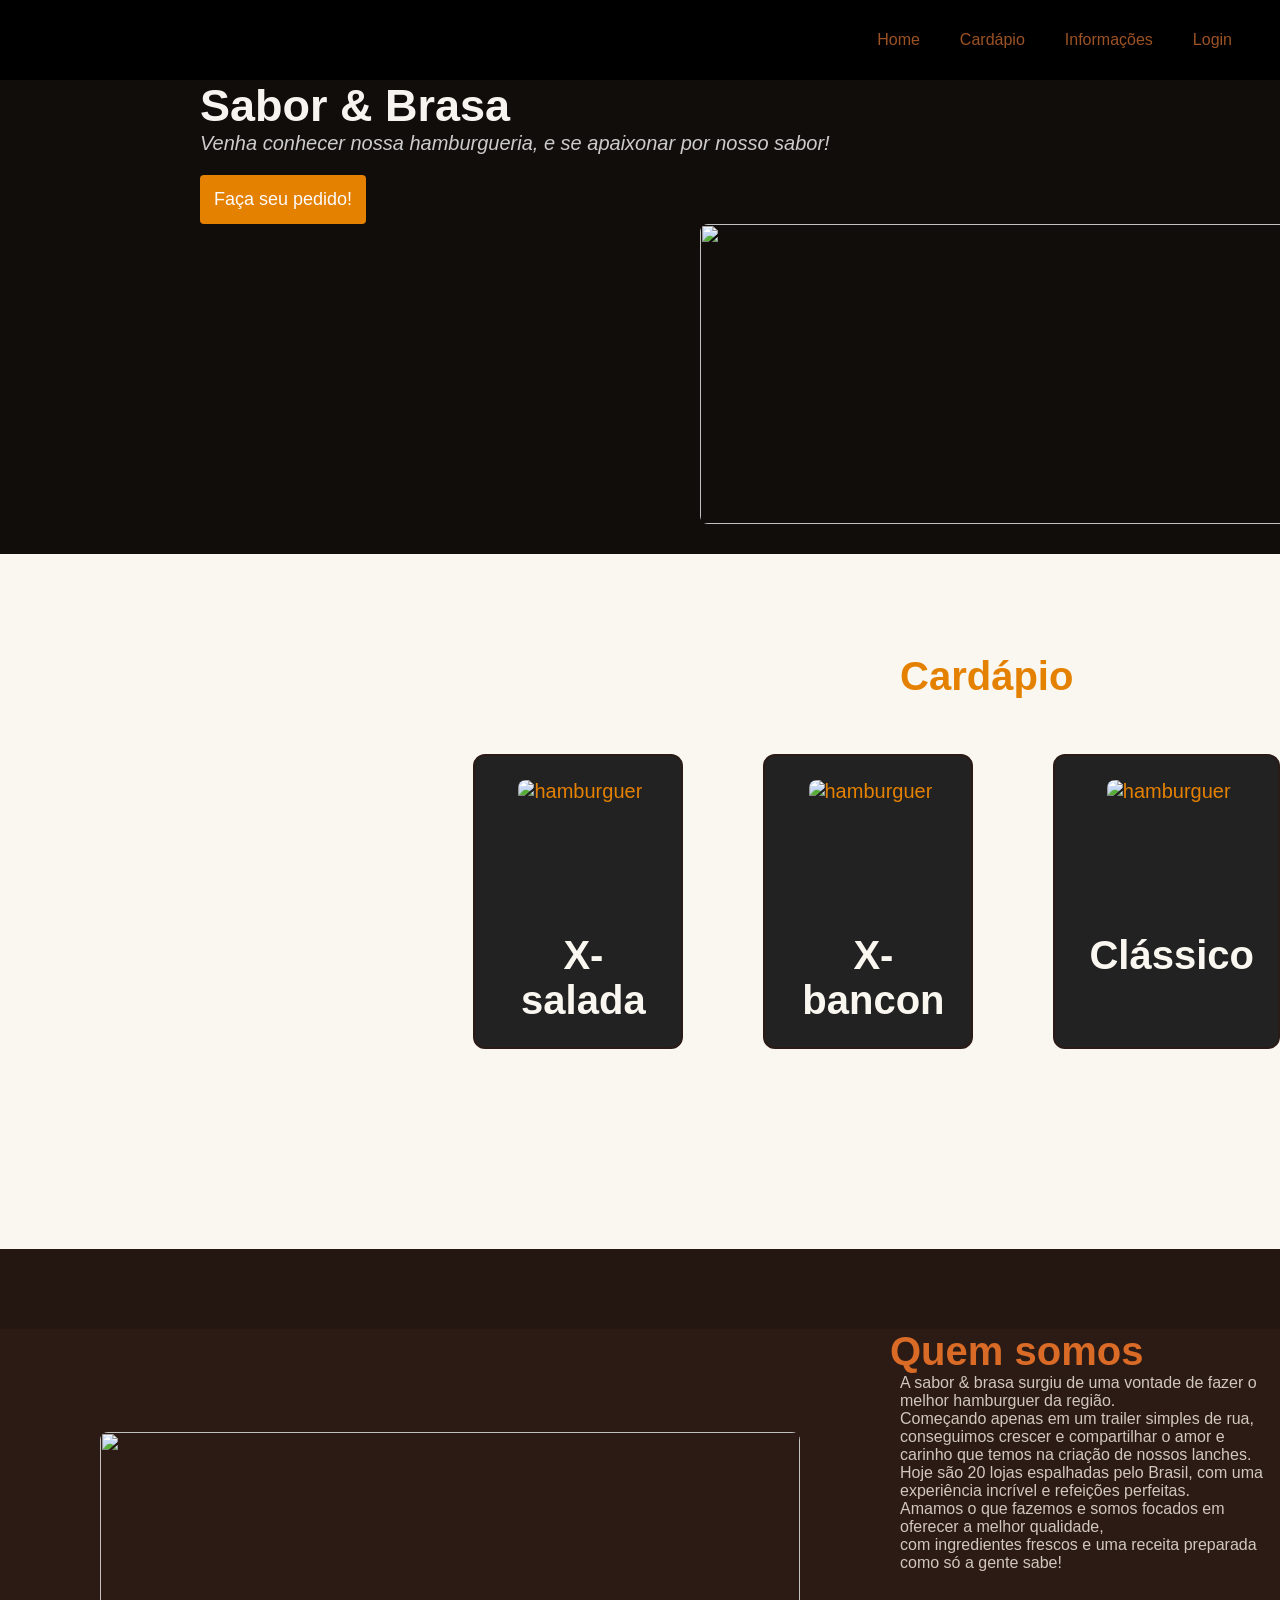
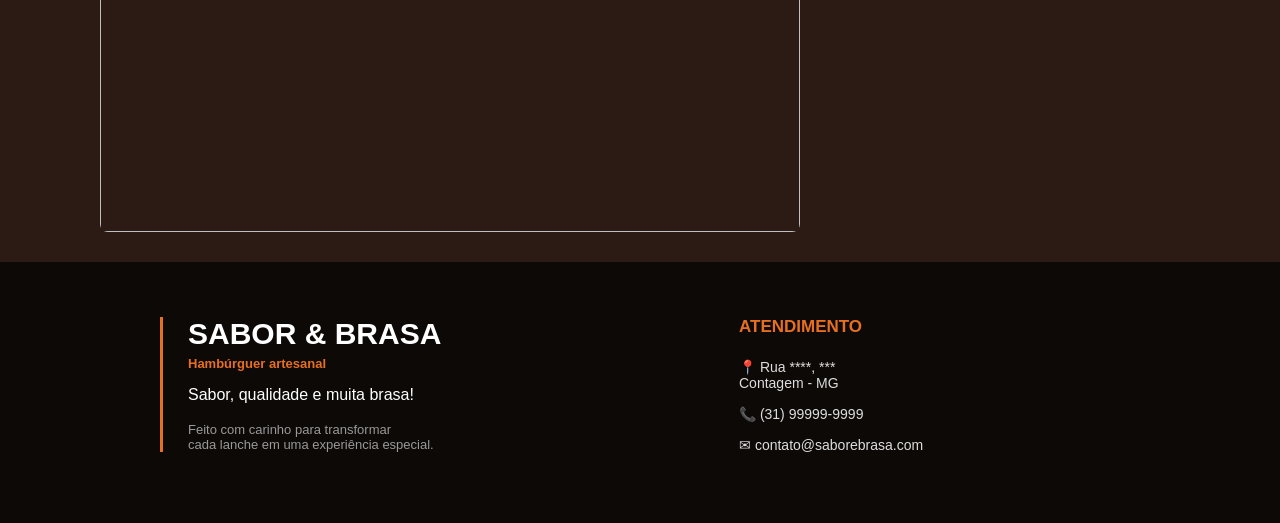
==== index.html @ 452a1245 "Add files via upload" ====
<!DOCTYPE html>
<html lang="pt-br">
<head>
    <meta charset="UTF-8">
    <meta name="viewport" content="width=device-width, initial-scale=1.0">
    <title>Hamburgueria Artesanal</title>
    <link rel="stylesheet" href="style.css">
    <!--inicio do menu-->
</head>
<body>
    <script src="script.js"></script>
    <header id="header">

        <nav class="nav">
           <img src="./img/logo.png" alt="" class="logo">
           
            <ul class="nav-list">
                <li>
                    <a href="#Home">Home</li></a>
                <a href="#Cardápio">Cardápio<li></li></a>
                <a href="#Informações">Informações<li></li></a>
                <a href="login.html">Login</li></a>
            </ul>

    </nav>

</header>

<!--fim do menu-->

<!--inicio da pagina inicial-->

<main class="titulo" id="Home">
     <section class="carrossel"></section>
  <h1>Sabor & Brasa</h1>
<i>Venha conhecer nossa hamburgueria,  e se apaixonar por nosso sabor!</i>
<div></div>

<button class="botao"><a href="pedidos.html">Faça seu pedido!</a> </button>
<div><img src="./img/a0789d3e-dda7-4ed3-86a5-7145363a7b65.png" alt="" ></div>
<main class="titulo" id="Home">

   


    </section>

</main>
    
</main>
    <!--fim da pagina inicial-->

    <!--Inicio do cardapio-->
<main>
    <section class="cardapio" id="Cardápio">
        
        <h2>Cardápio</h2>
        
         <article class="card" id="card-1">
            
            <img class="img" src="img/xsalada.png" alt="hamburguer">
            <h2>X-salada</h2>
        
        </article>
       
        
           
        <article class="card" id="article">
           
            <img class="img" src="./img/x-bacon.png" alt="hamburguer">
            <h2>X-bancon</h2>
             
        </article>

        <article class="card">
            <img class="img" src="./img/classico.png" alt="hamburguer">
            <h2>Clássico</h2>
        </article>
    </section>
</main>
<!--Fim do cardapio-->

<!--inicio da informações-->
<main>
    <section class="informações" id="Informações">
        <div>
            <h2>Quem  somos</h2>
            <p>A sabor & brasa surgiu de uma vontade de fazer o melhor hamburguer da região. <br>Começando apenas em um trailer simples de rua, 
                 <br>conseguimos crescer e compartilhar o amor e carinho que temos na criação de nossos 
                lanches. <br>Hoje são 20 lojas espalhadas pelo Brasil, com uma experiência incrível e refeições perfeitas.
                 <br>Amamos o que fazemos e somos focados em oferecer a melhor qualidade,<br>com ingredientes frescos e uma receita preparada como só a gente sabe!
            </p>
           <img class="img-2" src="./img/cd10aaee-e321-413d-9684-d0d0b673081e.png" alt="">
           
        </div>

    </section>
</main>
<!--Fim das Informações-->

<!--Inicio do radape-->
<footer class="rodape">

    <div class="rodape-conteudo">

        <div class="rodape-marca">
            <h2>SABOR & BRASA</h2>
            <p class="subtitulo">Hambúrguer artesanal</p>
            <p>Sabor, qualidade e muita brasa!</p>

            <small>
                Feito com carinho para transformar<br>
                cada lanche em uma experiência especial.
            </small>
        </div>

        <div class="rodape-atendimento">
            <h3>ATENDIMENTO</h3>

            <p>📍 Rua ****, ***<br>
        Contagem - MG</p>

            <p>📞 (31) 99999-9999</p>

            <p>✉ contato@saborebrasa.com</p>
        </div>

    </div>

</footer>
 <!--Fim do rodape-->

</body>
</html>
---- style.css ----
* {
    margin: 0;
    padding: 0;
    box-sizing: border-box;
    outline: 0;
}
html{
    scroll-behavior: smooth;
}
body {
    
   
    font-family: 'roboto',sans-serif;
      
}

    


h1 {
    color: #F7F4EF; 
    font-size: 45px;
}
/*inicio da lista*/

.nav {
    background-color:black;
    height: 80px;
    width: 100%;
    display: flex;
    justify-content: flex-end;
    top: 0;
    z-index: 9;
   line-break:normal;
}
.nav-list {
    display: flex;
    align-items: center;
    list-style: none;
    margin-right: 28px;
}
.nav-list a{
    text-decoration: none;
    color:#9c5224 ;
    padding: 20px;
    
}
.nav-list a:hover{
    color: #e95b03;
    
    
}
/*fim da lista*/

/*inicio da primeira pagina*/

.titulo i{
    color: #CCCCCC;
    margin-top: 100px;
    margin-bottom: 35px;
    font-size: 20px;
    margin-left: 200px;

}
 
img {
    
    border-radius: 8px;
    margin-left: 700px;
    height: 300px;
    width: 700px;
    margin-bottom: 30px;
}
 .titulo h1{
   
    margin-left: 200px;
    
 }

.titulo{
    
    background-color: #110D0B;
    
    
}
.botao{
    cursor: pointer;
    background-color: #E58100;
    border: 0;
    padding: 14px;
    border-radius: 4px;
    font-size: 18px;
    text-align: center;
    justify-content: center;
   margin-left: 200px;
   margin-top: 20px;



}
.botao11 {
    display: block;
    width: 120px;
    margin: 10px auto;
    padding: 10px;
    background-color: #E87521;
    color: white;
    border: none;
    border-radius: 5px;
    cursor: pointer;
    text-align: center;
    font-size: 16px;
    box-sizing: border-box;
}
#botao22 {
    margin-top: px;

}
#quantidade {
    margin-top: 25px;
}
.botao:hover {
    background-color: #c85c12;
}
a{
    text-decoration: none;
    color: #fcfbfb;
}

.logo{
    margin-right: 1400px;
    width: 80px;
    height: 80px;
}

/*fim da primeira pagina*/


/*inicio do cardapio*/

.cardapio{
    display: flex;
    color: #E58100;
    font-size: 20px;
    background-color: #FAF6F0;
    text-align: center;
    gap: 100px;
   
}
.cardapio h2{
margin-left: 900px;
font-size: 40px;
margin-top: 100px;
}

.cardapio i{
    color: #afadad;
    font-size: 20px;
    
    


    /*Inicio do card*/
}
.card{
    width: 300px;
    padding: 24px;
    border: 2px solid #2B1B17;
    border-radius: 12px;
    background-color: #222222;
    margin-top: 200px;
    margin-bottom: 200px;
    margin-left: -20px;
    
   
}
.img{
    height: 200px;
    width: 250px;
    margin-left: 4px;

}
.card h2{
    color: #FAF6F0;
    margin-left: 10px;
}

#card-1{
    
    margin-left: -700px;
    
}
/*fim do cardapio*/


    /*inicio das informações*/

.informações{
    background-color: #2B1B14;
    
}
.informações h2 {
    color: #D96B27;
    margin-left: 890px;
    margin-top: 80px;
    font-size: 40px;

}
.img-2{
    margin-left: 100px;
    height: 400px;
    margin-top: -50px;
}
.informações p{
    color: #D1C7BD;
    margin-left: 900px;
    margin-bottom: -90px;
   
    
}
/*fim das informações*/

/*começo rodape*/

.rodape {
    width: 100%;
    background: #0d0907;
    color: #ffffff;
    padding: 55px 0;
    box-sizing: border-box;
}

.rodape-conteudo {
    width: 75%;
    max-width: 1100px;
    margin: 0 auto;

    display: flex;
    justify-content: space-between;
    align-items: flex-start;

    gap: 150px;
}




.rodape-marca {
    border-left: 3px solid #e76f20;
    padding-left: 25px;
    flex: 1;
}

.rodape-marca h2 {
    margin: 0 0 5px;

    font-size: 30px;
    font-weight: bold;
    
}

.rodape-marca h2 span {
    color: #e76f20;
}

.rodape-marca .subtitulo {
    margin: 0 0 15px;

    color: #e76f20;

    font-size: 13px;
    
    font-weight: bold;
}

.rodape-marca p {
    margin: 8px 0;

    font-size: 16px;
}

.rodape-marca small {
    display: block;

    margin-top: 18px;

    color: #999;

    font-size: 13px;
    
}




.rodape-atendimento {
    flex: 1;
    padding-left: 20px;
}

.rodape-atendimento h3 {
    margin: 0 0 22px;

    color: #e76f20;

    font-size: 17px;
    
}

.rodape-atendimento p {
    margin: 0 0 15px;

    color: #ddd;

    font-size: 14px;
    
}

/*fim rodape*/

/*login*/
body {
    background-color: #241711;
    font-family: Arial, sans-serif;
}

.caixa-login {
    width: 320px;
    margin: 100px auto;
    padding: 30px;
    background-color: #f5f5f5;
    border-radius: 8px;
}

.h11{
    text-align: center;
    color: #e76f20;
}

.caixa-login p {
    text-align: center;
    color: #555;
}

label {
    display: block;
    margin-top: 15px;
}

input {
    width: 100%;
    padding: 10px;
    margin-top: 5px;
    box-sizing: border-box;
    border: 1px solid #ccc;
    border-radius: 4px;
}

.Entrar{
    width: 100%;
    padding: 11px;
    margin-top: 20px;

    background-color: #e76f20;
    color: white;

    border: none;
    border-radius: 4px;

    cursor: pointer;
}

.Entrar:hover {
    background-color: #c95710;
}

.conta {
    margin-top: 20px;
    font-size: 13px;
}

.aa {
    color: #e76f20;
    text-decoration: none;
}

.voltar {
    display: block;
    text-align: center;
    margin-top: 15px;
    color: #E58100;
}
/*fim login*/

/*cadastro*/
body {
    background-color: #241711;
    font-family: Arial, sans-serif;
}

.caixa-login {
    width: 320px;
    margin: 60px auto;
    padding: 30px;
    background-color: #f5f5f5;
    border-radius: 8px;
}

.texto-2 {
    text-align: center;
    color: #e76f20;
}

.caixa-login p {
    text-align: center;
    color: #555;
}

label {
    display: block;
    margin-top: 15px;
}

input {
    width: 100%;
    padding: 10px;
    margin-top: 5px;
    box-sizing: border-box;
    border: 1px solid #ccc;
    border-radius: 4px;
}

.butao-2{
    width: 100%;
    padding: 11px;
    margin-top: 20px;

    background-color: #e76f20;
    color: white;

    border: none;
    border-radius: 4px;

    cursor: pointer;
}

.butao-2:hover {
    background-color: #c95710;
}

.conta {
    margin-top: 20px;
    font-size: 13px;
}

.voltar{
    color: #e76f20;
    text-decoration: none;
}

.voltar {
    display: block;
    text-align: center;
    margin-top: 15px;
}
/*Fim do cadastro*/

/*inicio pedidos*/
.pedidos {
    background-color: #241711;
    padding: 50px 30px;
    text-align: center;
    color: white;
}

.pedidos h2 {
    color: #e76f20;
    font-size: 32px;
}

.pedidos p {
    font-size: 16px;
}

.cards-3 {
    display: flex;
    justify-content: center;
    gap: 25px;
    flex-wrap: wrap;
    margin-top: 30px;
}

.card-3 {
    background-color: #f5f5f5;
    color: #241711;
    width: 250px;
    padding: 15px;
    border-radius: 10px;
    text-align: center;
    box-sizing: border-box;
    
}

.card-3 img {
    width: 100%;
    margin-left: 0px;
    height: 200px;
    
}

.card-3 h3 {
    color: #e76f20;
    font-size: 22px;
    margin-bottom: 10px;
}

.card-3 h4 {
    font-size: 20px;
    margin: 15px 0;
}

.card-3 a {
    
    background-color: #e76f20;
    color: white;
    padding: 10px;
    text-decoration: none;
    border-radius: 5px;
}

.card-3 a:hover {
    background-color: #c95512;
}

/*Fim dos pedidos*/

/*responsividade*/

* {
    box-sizing: border-box;
}

html {
    scroll-behavior: smooth;
    overflow-x: hidden;
}

body {
    width: 100%;
    max-width: 100%;
    margin: 0;
    overflow-x: hidden;
}

img {
    max-width: 100%;
}



@media screen and (max-width: 1024px) {

   

    .nav {
        width: 100%;
        height: auto;
        min-height: 80px;
        justify-content: space-between;
        align-items: center;
    }

    .logo {
        width: 75px;
        height: 75px;
        margin: 0 20px;
    }

    .nav-list {
        margin-right: 15px;
        flex-wrap: wrap;
        justify-content: center;
    }

    .nav-list a {
        padding: 12px;
    }

    

    .titulo {
        width: 100%;
        padding: 40px 20px;
        text-align: center;
    }

    .titulo h1 {
        margin: 0;
        font-size: 38px;
    }

    .titulo i {
        display: block;
        margin: 20px 0;
    }

    .titulo img {
        display: block;
        width: 90%;
        max-width: 650px;
        height: auto;
        margin: 25px auto;
    }

    .botao {
        margin: 15px auto;
    }

   

    .cardapio {
        width: 100%;
        display: flex;
        flex-wrap: wrap;
        justify-content: center;
        gap: 25px;
        padding: 30px 15px;
    }

    .cardapio > h2 {
        width: 100%;
        margin: 30px 0;
        text-align: center;
    }

    .card {
        width: 280px;
        max-width: 100%;
        margin: 15px 0;
    }

    #card-1 {
        margin-left: 0;
    }

    .img {
        width: 100%;
        height: 200px;
        margin: 0 auto;
        object-fit: cover;
    }

    

    .informações {
        width: 100%;
        padding: 30px 20px;
    }

    .informações h2 {
        margin: 30px 0;
        text-align: center;
    }

    .informações p {
        max-width: 600px;
        margin: 20px auto;
        text-align: center;
        line-height: 1.7;
    }

    .img-2 {
        display: block;
        width: 80%;
        max-width: 450px;
        height: auto;
        margin: 30px auto;
    }

    

    .rodape-conteudo {
        width: 90%;
        gap: 40px;
    }

    

    .cards-3 {
        max-width: 800px;
        margin: 30px auto;
        gap: 20px;
    }

    .card-3 {
        width: 230px;
    }

}



@media screen and (max-width: 768px) {

   

    .nav {
        flex-direction: column;
        justify-content: center;
        align-items: center;
        padding: 10px;
        gap: 10px;
    }

    .logo {
        width: 65px;
        height: 65px;
        margin: 0 auto;
    }

    .nav-list {
        width: 100%;
        display: flex;
        flex-wrap: wrap;
        justify-content: center;
        align-items: center;
        gap: 5px;
        margin: 0;
        padding: 0;
    }

    .nav-list li {
        list-style: none;
    }

    .nav-list a {
        display: block;
        padding: 10px;
        font-size: 14px;
    }

   

    .titulo {
        width: 100%;
        min-height: 400px;
        height: auto;
        padding: 45px 15px;
        text-align: center;
    }

    .titulo h1 {
        font-size: 30px;
        margin: 0;
    }

    .titulo i {
        font-size: 16px;
        margin: 20px 0;
    }

    .titulo img {
        width: 100%;
        max-width: 450px;
        height: auto;
        margin: 20px auto;
    }

    .botao {
        display: inline-block;
        margin: 15px auto;
        padding: 12px;
        font-size: 16px;
    }

   

    .cardapio {
        width: 100%;
        display: flex;
        flex-direction: column;
        align-items: center;
        gap: 20px;
        padding: 30px 15px;
    }

    .cardapio > h2 {
        width: 100%;
        font-size: 28px;
        margin: 15px 0;
        text-align: center;
    }

    .card {
        width: 90%;
        max-width: 350px;
        margin: 10px auto;
        padding: 20px;
    }

    #card-1 {
        margin-left: auto;
    }

    .card .img {
        display: block;
        width: 100%;
        height: 200px;
        margin: 0 auto;
        object-fit: cover;
    }

    .card h2 {
        margin: 15px 0;
        text-align: center;
    }

    

    .informações {
        width: 100%;
        padding: 30px 15px;
        text-align: center;
    }

    .informações h2 {
        font-size: 28px;
        margin: 20px 0;
    }

    .informações p {
        width: 100%;
        margin: 15px auto;
        font-size: 15px;
        line-height: 1.7;
        text-align: center;
    }

    .img-2 {
        display: block;
        width: 100%;
        max-width: 400px;
        height: auto;
        margin: 25px auto;
    }

    

    .pedidos {
        width: 100%;
        padding: 35px 15px;
    }

    .pedidos h2 {
        font-size: 27px;
    }

    .cards-3 {
        width: 100%;
        display: flex;
        flex-direction: column;
        align-items: center;
        gap: 25px;
        margin: 30px auto;
    }

    .card-3 {
        width: 90%;
        max-width: 350px;
        min-height: 420px;
        margin: 0 auto;
        padding: 15px;
    }

    .card-3 img {
        width: 100%;
        height: 200px;
        margin: 0 auto 15px;
        object-fit: cover;
    }

    .card-3 form {
        width: 100%;
        display: flex;
        flex-direction: column;
        align-items: center;
        margin-top: auto;
    }

    .card-3 input[type="number"] {
        width: 100%;
        max-width: 250px;
    }

    .botao11 {
        width: 100%;
        max-width: 180px;
        margin: 10px auto;
    }

    

    .rodape {
        width: 100%;
        padding: 35px 15px;
    }

    .rodape-conteudo {
        width: 100%;
        display: flex;
        flex-direction: column;
        align-items: center;
        text-align: center;
        gap: 35px;
    }

    .rodape-marca {
        width: 100%;
        padding: 0 10px;
        text-align: center;
        border-left: none;
    }

    .rodape-atendimento {
        width: 100%;
        padding: 0;
        text-align: center;
    }

    

    .caixa-login {
        width: 90%;
        max-width: 400px;
        margin: 40px auto;
        padding: 25px;
    }

}



@media screen and (max-width: 480px) {

   

    .nav-list {
        gap: 0;
    }

    .nav-list a {
        font-size: 13px;
        padding: 8px;
    }

   

    .titulo {
        padding: 35px 10px;
    }

    .titulo h1 {
        font-size: 25px;
    }

    .titulo i {
        font-size: 14px;
    }

    

    .cardapio > h2 {
        font-size: 25px;
    }

    .card {
        width: 95%;
    }

    

    .pedidos {
        padding: 30px 10px;
    }

    .pedidos h2 {
        font-size: 23px;
    }

    .pedidos p {
        font-size: 14px;
    }

    .card-3 {
        width: 95%;
        min-height: 400px;
    }

    .card-3 img {
        height: 180px;
    }

    .botao11 {
        font-size: 14px;
        padding: 10px;
    }

   

    .informações h2 {
        font-size: 24px;
    }

    .informações p {
        font-size: 14px;
    }

    

    .rodape-marca h2 {
        font-size: 24px;
    }

    .rodape-atendimento h3 {
        font-size: 16px;
    }

    

    .caixa-login {
        width: 92%;
        padding: 20px 15px;
    }



}
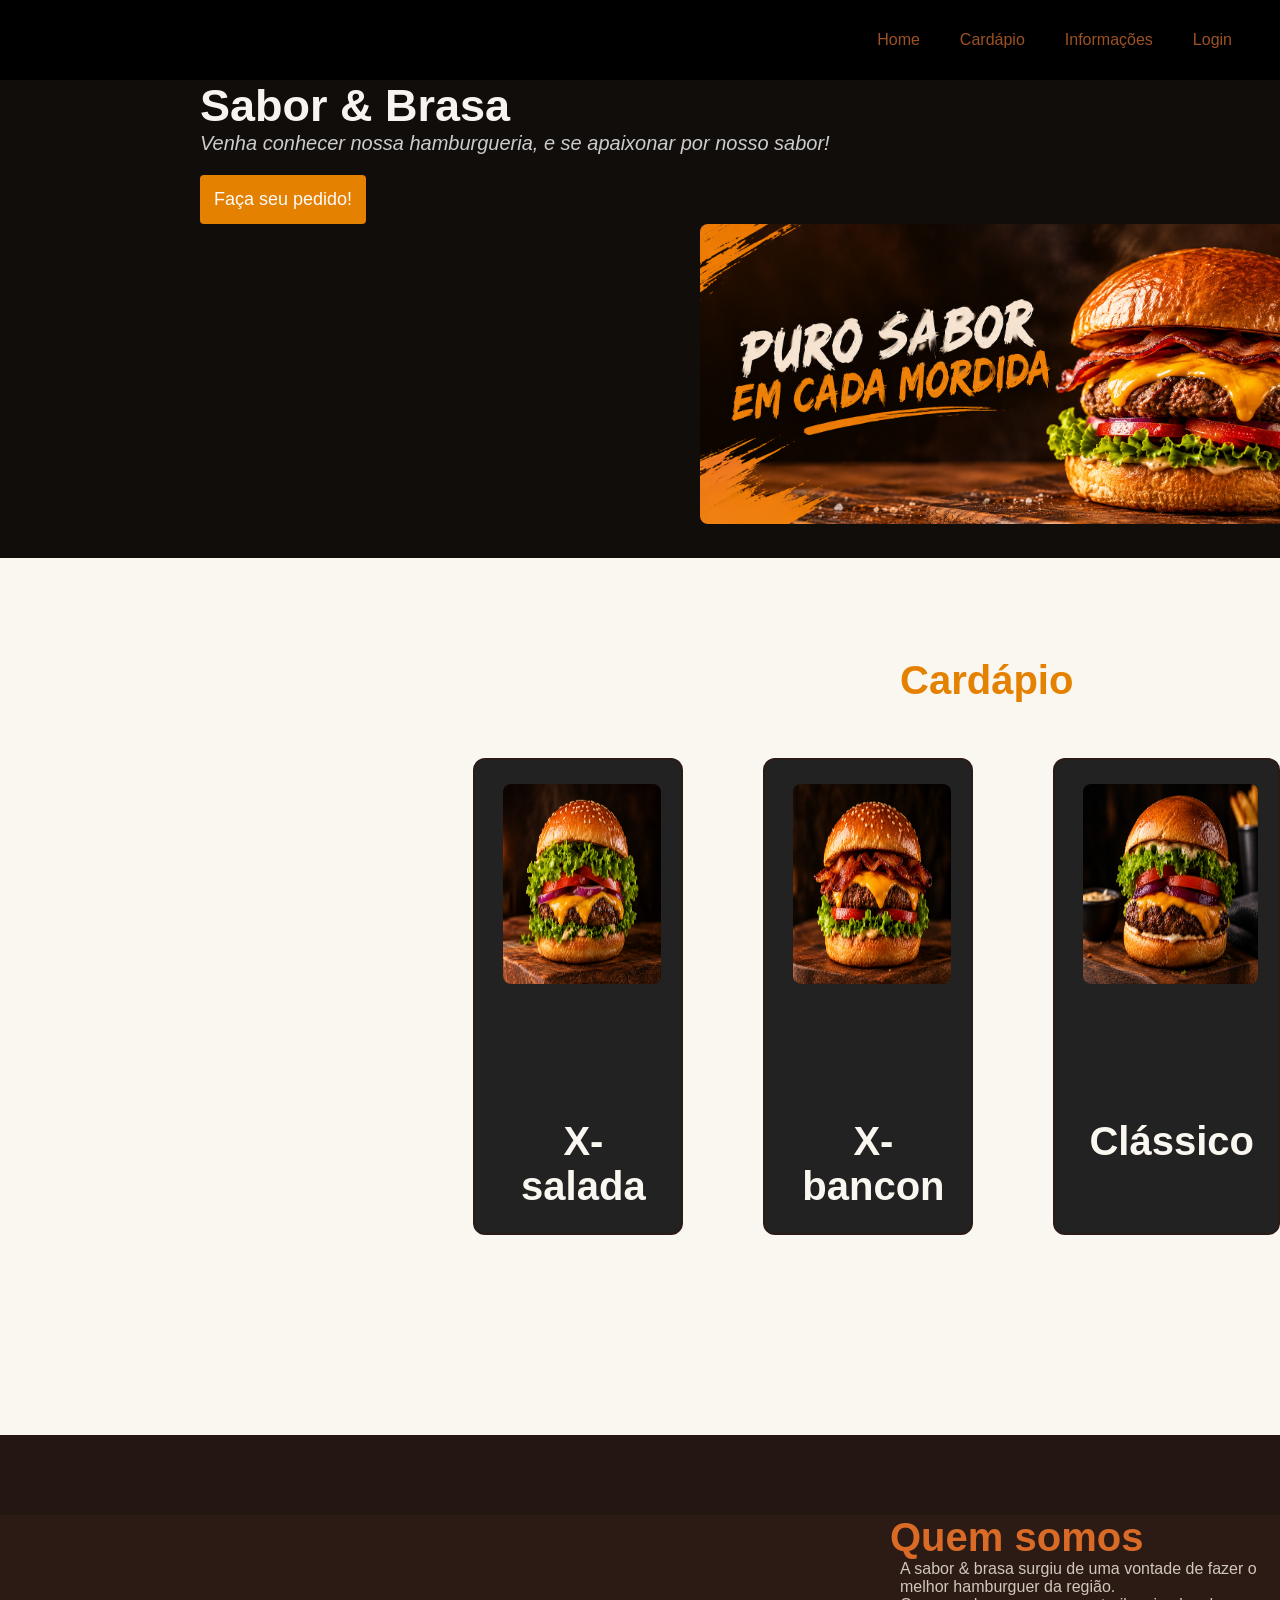
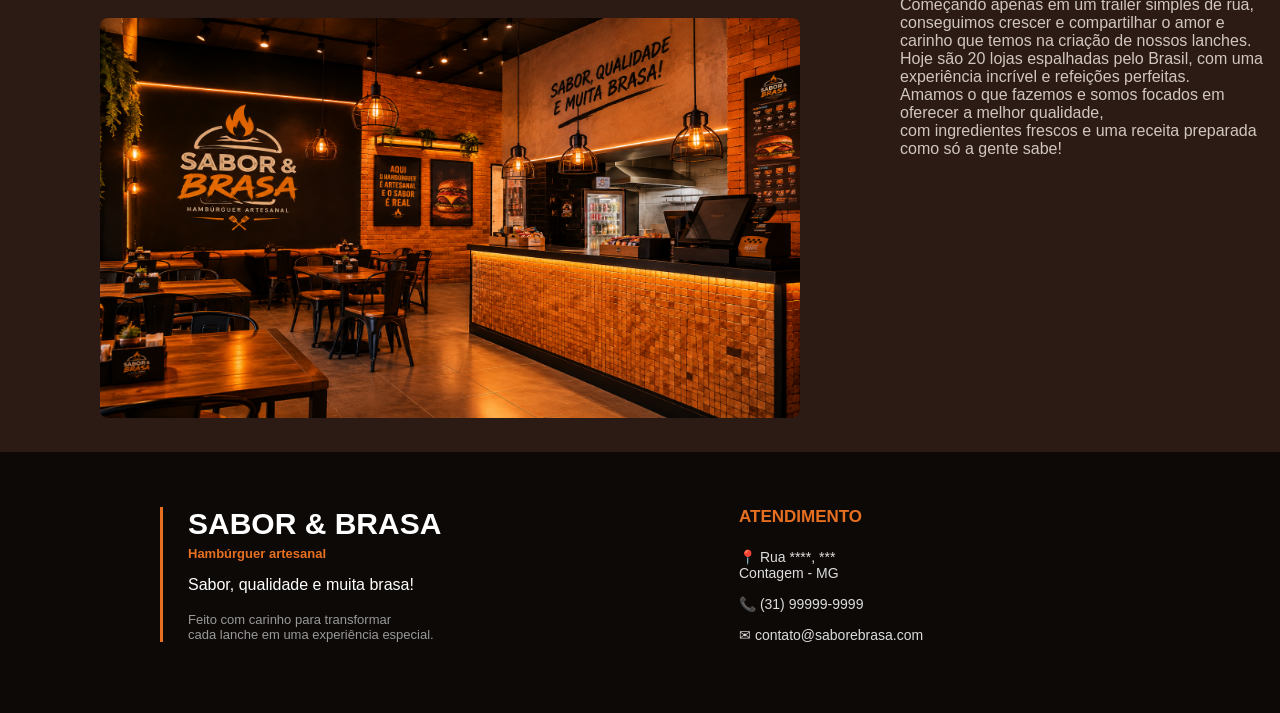
==== commit 890962a8: "arquivos atualizados" ====
--- a/index.html
+++ b/index.html
@@ -1,134 +1,134 @@
-<!DOCTYPE html>
-<html lang="pt-br">
-<head>
-    <meta charset="UTF-8">
-    <meta name="viewport" content="width=device-width, initial-scale=1.0">
-    <title>Hamburgueria Artesanal</title>
-    <link rel="stylesheet" href="style.css">
-    <!--inicio do menu-->
-</head>
-<body>
-    <script src="script.js"></script>
-    <header id="header">
-
-        <nav class="nav">
-           <img src="./img/logo.png" alt="" class="logo">
-           
-            <ul class="nav-list">
-                <li>
-                    <a href="#Home">Home</li></a>
-                <a href="#Cardápio">Cardápio<li></li></a>
-                <a href="#Informações">Informações<li></li></a>
-                <a href="login.html">Login</li></a>
-            </ul>
-
-    </nav>
-
-</header>
-
-<!--fim do menu-->
-
-<!--inicio da pagina inicial-->
-
-<main class="titulo" id="Home">
-     <section class="carrossel"></section>
-  <h1>Sabor & Brasa</h1>
-<i>Venha conhecer nossa hamburgueria,  e se apaixonar por nosso sabor!</i>
-<div></div>
-
-<button class="botao"><a href="pedidos.html">Faça seu pedido!</a> </button>
-<div><img src="./img/a0789d3e-dda7-4ed3-86a5-7145363a7b65.png" alt="" ></div>
-<main class="titulo" id="Home">
-
-   
-
-
-    </section>
-
-</main>
-    
-</main>
-    <!--fim da pagina inicial-->
-
-    <!--Inicio do cardapio-->
-<main>
-    <section class="cardapio" id="Cardápio">
-        
-        <h2>Cardápio</h2>
-        
-         <article class="card" id="card-1">
-            
-            <img class="img" src="img/xsalada.png" alt="hamburguer">
-            <h2>X-salada</h2>
-        
-        </article>
-       
-        
-           
-        <article class="card" id="article">
-           
-            <img class="img" src="./img/x-bacon.png" alt="hamburguer">
-            <h2>X-bancon</h2>
-             
-        </article>
-
-        <article class="card">
-            <img class="img" src="./img/classico.png" alt="hamburguer">
-            <h2>Clássico</h2>
-        </article>
-    </section>
-</main>
-<!--Fim do cardapio-->
-
-<!--inicio da informações-->
-<main>
-    <section class="informações" id="Informações">
-        <div>
-            <h2>Quem  somos</h2>
-            <p>A sabor & brasa surgiu de uma vontade de fazer o melhor hamburguer da região. <br>Começando apenas em um trailer simples de rua, 
-                 <br>conseguimos crescer e compartilhar o amor e carinho que temos na criação de nossos 
-                lanches. <br>Hoje são 20 lojas espalhadas pelo Brasil, com uma experiência incrível e refeições perfeitas.
-                 <br>Amamos o que fazemos e somos focados em oferecer a melhor qualidade,<br>com ingredientes frescos e uma receita preparada como só a gente sabe!
-            </p>
-           <img class="img-2" src="./img/cd10aaee-e321-413d-9684-d0d0b673081e.png" alt="">
-           
-        </div>
-
-    </section>
-</main>
-<!--Fim das Informações-->
-
-<!--Inicio do radape-->
-<footer class="rodape">
-
-    <div class="rodape-conteudo">
-
-        <div class="rodape-marca">
-            <h2>SABOR & BRASA</h2>
-            <p class="subtitulo">Hambúrguer artesanal</p>
-            <p>Sabor, qualidade e muita brasa!</p>
-
-            <small>
-                Feito com carinho para transformar<br>
-                cada lanche em uma experiência especial.
-            </small>
-        </div>
-
-        <div class="rodape-atendimento">
-            <h3>ATENDIMENTO</h3>
-
-            <p>📍 Rua ****, ***<br>
-        Contagem - MG</p>
-
-            <p>📞 (31) 99999-9999</p>
-
-            <p>✉ contato@saborebrasa.com</p>
-        </div>
-
-    </div>
-
-</footer>
- <!--Fim do rodape-->
-
-</body>
+<!DOCTYPE html>
+<html lang="pt-br">
+<head>
+    <meta charset="UTF-8">
+    <meta name="viewport" content="width=device-width, initial-scale=1.0">
+    <title>Hamburgueria Artesanal</title>
+    <link rel="stylesheet" href="style.css">
+    <!--inicio do menu-->
+</head>
+<body>
+    <script src="script.js"></script>
+    <header id="header">
+
+        <nav class="nav">
+           <img src="./img/logo.png" alt="" class="logo">
+           
+            <ul class="nav-list">
+                <li>
+                    <a href="#Home">Home</li></a>
+                <a href="#Cardápio">Cardápio<li></li></a>
+                <a href="#Informações">Informações<li></li></a>
+                <a href="login.html">Login</li></a>
+            </ul>
+
+    </nav>
+
+</header>
+
+<!--fim do menu-->
+
+<!--inicio da pagina inicial-->
+
+<main class="titulo" id="Home">
+     <section class="carrossel"></section>
+  <h1>Sabor & Brasa</h1>
+<i>Venha conhecer nossa hamburgueria,  e se apaixonar por nosso sabor!</i>
+<div></div>
+
+<button class="botao"><a href="pedidos.html">Faça seu pedido!</a> </button>
+<div><img src="./img/a0789d3e-dda7-4ed3-86a5-7145363a7b65.png" alt="" ></div>
+<main class="titulo" id="Home">
+
+   
+
+
+    </section>
+
+</main>
+    
+</main>
+    <!--fim da pagina inicial-->
+
+    <!--Inicio do cardapio-->
+<main>
+    <section class="cardapio" id="Cardápio">
+        
+        <h2>Cardápio</h2>
+        
+         <article class="card" id="card-1">
+            
+            <img class="img" src="img/xsalada.png" alt="hamburguer">
+            <h2>X-salada</h2>
+        
+        </article>
+       
+        
+           
+        <article class="card" id="article">
+           
+            <img class="img" src="./img/x-bacon.png" alt="hamburguer">
+            <h2>X-bancon</h2>
+             
+        </article>
+
+        <article class="card">
+            <img class="img" src="./img/classico.png" alt="hamburguer">
+            <h2>Clássico</h2>
+        </article>
+    </section>
+</main>
+<!--Fim do cardapio-->
+
+<!--inicio da informações-->
+<main>
+    <section class="informações" id="Informações">
+        <div>
+            <h2>Quem  somos</h2>
+            <p>A sabor & brasa surgiu de uma vontade de fazer o melhor hamburguer da região. <br>Começando apenas em um trailer simples de rua, 
+                 <br>conseguimos crescer e compartilhar o amor e carinho que temos na criação de nossos 
+                lanches. <br>Hoje são 20 lojas espalhadas pelo Brasil, com uma experiência incrível e refeições perfeitas.
+                 <br>Amamos o que fazemos e somos focados em oferecer a melhor qualidade,<br>com ingredientes frescos e uma receita preparada como só a gente sabe!
+            </p>
+           <img class="img-2" src="./img/cd10aaee-e321-413d-9684-d0d0b673081e.png" alt="">
+           
+        </div>
+
+    </section>
+</main>
+<!--Fim das Informações-->
+
+<!--Inicio do radape-->
+<footer class="rodape">
+
+    <div class="rodape-conteudo">
+
+        <div class="rodape-marca">
+            <h2>SABOR & BRASA</h2>
+            <p class="subtitulo">Hambúrguer artesanal</p>
+            <p>Sabor, qualidade e muita brasa!</p>
+
+            <small>
+                Feito com carinho para transformar<br>
+                cada lanche em uma experiência especial.
+            </small>
+        </div>
+
+        <div class="rodape-atendimento">
+            <h3>ATENDIMENTO</h3>
+
+            <p>📍 Rua ****, ***<br>
+        Contagem - MG</p>
+
+            <p>📞 (31) 99999-9999</p>
+
+            <p>✉ contato@saborebrasa.com</p>
+        </div>
+
+    </div>
+
+</footer>
+ <!--Fim do rodape-->
+
+</body>
 </html>
--- a/style.css
+++ b/style.css
@@ -1,1037 +1,1037 @@
-* {
-    margin: 0;
-    padding: 0;
-    box-sizing: border-box;
-    outline: 0;
-}
-html{
-    scroll-behavior: smooth;
-}
-body {
-    
-   
-    font-family: 'roboto',sans-serif;
-      
-}
-
-    
-
-
-h1 {
-    color: #F7F4EF; 
-    font-size: 45px;
-}
-/*inicio da lista*/
-
-.nav {
-    background-color:black;
-    height: 80px;
-    width: 100%;
-    display: flex;
-    justify-content: flex-end;
-    top: 0;
-    z-index: 9;
-   line-break:normal;
-}
-.nav-list {
-    display: flex;
-    align-items: center;
-    list-style: none;
-    margin-right: 28px;
-}
-.nav-list a{
-    text-decoration: none;
-    color:#9c5224 ;
-    padding: 20px;
-    
-}
-.nav-list a:hover{
-    color: #e95b03;
-    
-    
-}
-/*fim da lista*/
-
-/*inicio da primeira pagina*/
-
-.titulo i{
-    color: #CCCCCC;
-    margin-top: 100px;
-    margin-bottom: 35px;
-    font-size: 20px;
-    margin-left: 200px;
-
-}
- 
-img {
-    
-    border-radius: 8px;
-    margin-left: 700px;
-    height: 300px;
-    width: 700px;
-    margin-bottom: 30px;
-}
- .titulo h1{
-   
-    margin-left: 200px;
-    
- }
-
-.titulo{
-    
-    background-color: #110D0B;
-    
-    
-}
-.botao{
-    cursor: pointer;
-    background-color: #E58100;
-    border: 0;
-    padding: 14px;
-    border-radius: 4px;
-    font-size: 18px;
-    text-align: center;
-    justify-content: center;
-   margin-left: 200px;
-   margin-top: 20px;
-
-
-
-}
-.botao11 {
-    display: block;
-    width: 120px;
-    margin: 10px auto;
-    padding: 10px;
-    background-color: #E87521;
-    color: white;
-    border: none;
-    border-radius: 5px;
-    cursor: pointer;
-    text-align: center;
-    font-size: 16px;
-    box-sizing: border-box;
-}
-#botao22 {
-    margin-top: px;
-
-}
-#quantidade {
-    margin-top: 25px;
-}
-.botao:hover {
-    background-color: #c85c12;
-}
-a{
-    text-decoration: none;
-    color: #fcfbfb;
-}
-
-.logo{
-    margin-right: 1400px;
-    width: 80px;
-    height: 80px;
-}
-
-/*fim da primeira pagina*/
-
-
-/*inicio do cardapio*/
-
-.cardapio{
-    display: flex;
-    color: #E58100;
-    font-size: 20px;
-    background-color: #FAF6F0;
-    text-align: center;
-    gap: 100px;
-   
-}
-.cardapio h2{
-margin-left: 900px;
-font-size: 40px;
-margin-top: 100px;
-}
-
-.cardapio i{
-    color: #afadad;
-    font-size: 20px;
-    
-    
-
-
-    /*Inicio do card*/
-}
-.card{
-    width: 300px;
-    padding: 24px;
-    border: 2px solid #2B1B17;
-    border-radius: 12px;
-    background-color: #222222;
-    margin-top: 200px;
-    margin-bottom: 200px;
-    margin-left: -20px;
-    
-   
-}
-.img{
-    height: 200px;
-    width: 250px;
-    margin-left: 4px;
-
-}
-.card h2{
-    color: #FAF6F0;
-    margin-left: 10px;
-}
-
-#card-1{
-    
-    margin-left: -700px;
-    
-}
-/*fim do cardapio*/
-
-
-    /*inicio das informações*/
-
-.informações{
-    background-color: #2B1B14;
-    
-}
-.informações h2 {
-    color: #D96B27;
-    margin-left: 890px;
-    margin-top: 80px;
-    font-size: 40px;
-
-}
-.img-2{
-    margin-left: 100px;
-    height: 400px;
-    margin-top: -50px;
-}
-.informações p{
-    color: #D1C7BD;
-    margin-left: 900px;
-    margin-bottom: -90px;
-   
-    
-}
-/*fim das informações*/
-
-/*começo rodape*/
-
-.rodape {
-    width: 100%;
-    background: #0d0907;
-    color: #ffffff;
-    padding: 55px 0;
-    box-sizing: border-box;
-}
-
-.rodape-conteudo {
-    width: 75%;
-    max-width: 1100px;
-    margin: 0 auto;
-
-    display: flex;
-    justify-content: space-between;
-    align-items: flex-start;
-
-    gap: 150px;
-}
-
-
-
-
-.rodape-marca {
-    border-left: 3px solid #e76f20;
-    padding-left: 25px;
-    flex: 1;
-}
-
-.rodape-marca h2 {
-    margin: 0 0 5px;
-
-    font-size: 30px;
-    font-weight: bold;
-    
-}
-
-.rodape-marca h2 span {
-    color: #e76f20;
-}
-
-.rodape-marca .subtitulo {
-    margin: 0 0 15px;
-
-    color: #e76f20;
-
-    font-size: 13px;
-    
-    font-weight: bold;
-}
-
-.rodape-marca p {
-    margin: 8px 0;
-
-    font-size: 16px;
-}
-
-.rodape-marca small {
-    display: block;
-
-    margin-top: 18px;
-
-    color: #999;
-
-    font-size: 13px;
-    
-}
-
-
-
-
-.rodape-atendimento {
-    flex: 1;
-    padding-left: 20px;
-}
-
-.rodape-atendimento h3 {
-    margin: 0 0 22px;
-
-    color: #e76f20;
-
-    font-size: 17px;
-    
-}
-
-.rodape-atendimento p {
-    margin: 0 0 15px;
-
-    color: #ddd;
-
-    font-size: 14px;
-    
-}
-
-/*fim rodape*/
-
-/*login*/
-body {
-    background-color: #241711;
-    font-family: Arial, sans-serif;
-}
-
-.caixa-login {
-    width: 320px;
-    margin: 100px auto;
-    padding: 30px;
-    background-color: #f5f5f5;
-    border-radius: 8px;
-}
-
-.h11{
-    text-align: center;
-    color: #e76f20;
-}
-
-.caixa-login p {
-    text-align: center;
-    color: #555;
-}
-
-label {
-    display: block;
-    margin-top: 15px;
-}
-
-input {
-    width: 100%;
-    padding: 10px;
-    margin-top: 5px;
-    box-sizing: border-box;
-    border: 1px solid #ccc;
-    border-radius: 4px;
-}
-
-.Entrar{
-    width: 100%;
-    padding: 11px;
-    margin-top: 20px;
-
-    background-color: #e76f20;
-    color: white;
-
-    border: none;
-    border-radius: 4px;
-
-    cursor: pointer;
-}
-
-.Entrar:hover {
-    background-color: #c95710;
-}
-
-.conta {
-    margin-top: 20px;
-    font-size: 13px;
-}
-
-.aa {
-    color: #e76f20;
-    text-decoration: none;
-}
-
-.voltar {
-    display: block;
-    text-align: center;
-    margin-top: 15px;
-    color: #E58100;
-}
-/*fim login*/
-
-/*cadastro*/
-body {
-    background-color: #241711;
-    font-family: Arial, sans-serif;
-}
-
-.caixa-login {
-    width: 320px;
-    margin: 60px auto;
-    padding: 30px;
-    background-color: #f5f5f5;
-    border-radius: 8px;
-}
-
-.texto-2 {
-    text-align: center;
-    color: #e76f20;
-}
-
-.caixa-login p {
-    text-align: center;
-    color: #555;
-}
-
-label {
-    display: block;
-    margin-top: 15px;
-}
-
-input {
-    width: 100%;
-    padding: 10px;
-    margin-top: 5px;
-    box-sizing: border-box;
-    border: 1px solid #ccc;
-    border-radius: 4px;
-}
-
-.butao-2{
-    width: 100%;
-    padding: 11px;
-    margin-top: 20px;
-
-    background-color: #e76f20;
-    color: white;
-
-    border: none;
-    border-radius: 4px;
-
-    cursor: pointer;
-}
-
-.butao-2:hover {
-    background-color: #c95710;
-}
-
-.conta {
-    margin-top: 20px;
-    font-size: 13px;
-}
-
-.voltar{
-    color: #e76f20;
-    text-decoration: none;
-}
-
-.voltar {
-    display: block;
-    text-align: center;
-    margin-top: 15px;
-}
-/*Fim do cadastro*/
-
-/*inicio pedidos*/
-.pedidos {
-    background-color: #241711;
-    padding: 50px 30px;
-    text-align: center;
-    color: white;
-}
-
-.pedidos h2 {
-    color: #e76f20;
-    font-size: 32px;
-}
-
-.pedidos p {
-    font-size: 16px;
-}
-
-.cards-3 {
-    display: flex;
-    justify-content: center;
-    gap: 25px;
-    flex-wrap: wrap;
-    margin-top: 30px;
-}
-
-.card-3 {
-    background-color: #f5f5f5;
-    color: #241711;
-    width: 250px;
-    padding: 15px;
-    border-radius: 10px;
-    text-align: center;
-    box-sizing: border-box;
-    
-}
-
-.card-3 img {
-    width: 100%;
-    margin-left: 0px;
-    height: 200px;
-    
-}
-
-.card-3 h3 {
-    color: #e76f20;
-    font-size: 22px;
-    margin-bottom: 10px;
-}
-
-.card-3 h4 {
-    font-size: 20px;
-    margin: 15px 0;
-}
-
-.card-3 a {
-    
-    background-color: #e76f20;
-    color: white;
-    padding: 10px;
-    text-decoration: none;
-    border-radius: 5px;
-}
-
-.card-3 a:hover {
-    background-color: #c95512;
-}
-
-/*Fim dos pedidos*/
-
-/*responsividade*/
-
-* {
-    box-sizing: border-box;
-}
-
-html {
-    scroll-behavior: smooth;
-    overflow-x: hidden;
-}
-
-body {
-    width: 100%;
-    max-width: 100%;
-    margin: 0;
-    overflow-x: hidden;
-}
-
-img {
-    max-width: 100%;
-}
-
-
-
-@media screen and (max-width: 1024px) {
-
-   
-
-    .nav {
-        width: 100%;
-        height: auto;
-        min-height: 80px;
-        justify-content: space-between;
-        align-items: center;
-    }
-
-    .logo {
-        width: 75px;
-        height: 75px;
-        margin: 0 20px;
-    }
-
-    .nav-list {
-        margin-right: 15px;
-        flex-wrap: wrap;
-        justify-content: center;
-    }
-
-    .nav-list a {
-        padding: 12px;
-    }
-
-    
-
-    .titulo {
-        width: 100%;
-        padding: 40px 20px;
-        text-align: center;
-    }
-
-    .titulo h1 {
-        margin: 0;
-        font-size: 38px;
-    }
-
-    .titulo i {
-        display: block;
-        margin: 20px 0;
-    }
-
-    .titulo img {
-        display: block;
-        width: 90%;
-        max-width: 650px;
-        height: auto;
-        margin: 25px auto;
-    }
-
-    .botao {
-        margin: 15px auto;
-    }
-
-   
-
-    .cardapio {
-        width: 100%;
-        display: flex;
-        flex-wrap: wrap;
-        justify-content: center;
-        gap: 25px;
-        padding: 30px 15px;
-    }
-
-    .cardapio > h2 {
-        width: 100%;
-        margin: 30px 0;
-        text-align: center;
-    }
-
-    .card {
-        width: 280px;
-        max-width: 100%;
-        margin: 15px 0;
-    }
-
-    #card-1 {
-        margin-left: 0;
-    }
-
-    .img {
-        width: 100%;
-        height: 200px;
-        margin: 0 auto;
-        object-fit: cover;
-    }
-
-    
-
-    .informações {
-        width: 100%;
-        padding: 30px 20px;
-    }
-
-    .informações h2 {
-        margin: 30px 0;
-        text-align: center;
-    }
-
-    .informações p {
-        max-width: 600px;
-        margin: 20px auto;
-        text-align: center;
-        line-height: 1.7;
-    }
-
-    .img-2 {
-        display: block;
-        width: 80%;
-        max-width: 450px;
-        height: auto;
-        margin: 30px auto;
-    }
-
-    
-
-    .rodape-conteudo {
-        width: 90%;
-        gap: 40px;
-    }
-
-    
-
-    .cards-3 {
-        max-width: 800px;
-        margin: 30px auto;
-        gap: 20px;
-    }
-
-    .card-3 {
-        width: 230px;
-    }
-
-}
-
-
-
-@media screen and (max-width: 768px) {
-
-   
-
-    .nav {
-        flex-direction: column;
-        justify-content: center;
-        align-items: center;
-        padding: 10px;
-        gap: 10px;
-    }
-
-    .logo {
-        width: 65px;
-        height: 65px;
-        margin: 0 auto;
-    }
-
-    .nav-list {
-        width: 100%;
-        display: flex;
-        flex-wrap: wrap;
-        justify-content: center;
-        align-items: center;
-        gap: 5px;
-        margin: 0;
-        padding: 0;
-    }
-
-    .nav-list li {
-        list-style: none;
-    }
-
-    .nav-list a {
-        display: block;
-        padding: 10px;
-        font-size: 14px;
-    }
-
-   
-
-    .titulo {
-        width: 100%;
-        min-height: 400px;
-        height: auto;
-        padding: 45px 15px;
-        text-align: center;
-    }
-
-    .titulo h1 {
-        font-size: 30px;
-        margin: 0;
-    }
-
-    .titulo i {
-        font-size: 16px;
-        margin: 20px 0;
-    }
-
-    .titulo img {
-        width: 100%;
-        max-width: 450px;
-        height: auto;
-        margin: 20px auto;
-    }
-
-    .botao {
-        display: inline-block;
-        margin: 15px auto;
-        padding: 12px;
-        font-size: 16px;
-    }
-
-   
-
-    .cardapio {
-        width: 100%;
-        display: flex;
-        flex-direction: column;
-        align-items: center;
-        gap: 20px;
-        padding: 30px 15px;
-    }
-
-    .cardapio > h2 {
-        width: 100%;
-        font-size: 28px;
-        margin: 15px 0;
-        text-align: center;
-    }
-
-    .card {
-        width: 90%;
-        max-width: 350px;
-        margin: 10px auto;
-        padding: 20px;
-    }
-
-    #card-1 {
-        margin-left: auto;
-    }
-
-    .card .img {
-        display: block;
-        width: 100%;
-        height: 200px;
-        margin: 0 auto;
-        object-fit: cover;
-    }
-
-    .card h2 {
-        margin: 15px 0;
-        text-align: center;
-    }
-
-    
-
-    .informações {
-        width: 100%;
-        padding: 30px 15px;
-        text-align: center;
-    }
-
-    .informações h2 {
-        font-size: 28px;
-        margin: 20px 0;
-    }
-
-    .informações p {
-        width: 100%;
-        margin: 15px auto;
-        font-size: 15px;
-        line-height: 1.7;
-        text-align: center;
-    }
-
-    .img-2 {
-        display: block;
-        width: 100%;
-        max-width: 400px;
-        height: auto;
-        margin: 25px auto;
-    }
-
-    
-
-    .pedidos {
-        width: 100%;
-        padding: 35px 15px;
-    }
-
-    .pedidos h2 {
-        font-size: 27px;
-    }
-
-    .cards-3 {
-        width: 100%;
-        display: flex;
-        flex-direction: column;
-        align-items: center;
-        gap: 25px;
-        margin: 30px auto;
-    }
-
-    .card-3 {
-        width: 90%;
-        max-width: 350px;
-        min-height: 420px;
-        margin: 0 auto;
-        padding: 15px;
-    }
-
-    .card-3 img {
-        width: 100%;
-        height: 200px;
-        margin: 0 auto 15px;
-        object-fit: cover;
-    }
-
-    .card-3 form {
-        width: 100%;
-        display: flex;
-        flex-direction: column;
-        align-items: center;
-        margin-top: auto;
-    }
-
-    .card-3 input[type="number"] {
-        width: 100%;
-        max-width: 250px;
-    }
-
-    .botao11 {
-        width: 100%;
-        max-width: 180px;
-        margin: 10px auto;
-    }
-
-    
-
-    .rodape {
-        width: 100%;
-        padding: 35px 15px;
-    }
-
-    .rodape-conteudo {
-        width: 100%;
-        display: flex;
-        flex-direction: column;
-        align-items: center;
-        text-align: center;
-        gap: 35px;
-    }
-
-    .rodape-marca {
-        width: 100%;
-        padding: 0 10px;
-        text-align: center;
-        border-left: none;
-    }
-
-    .rodape-atendimento {
-        width: 100%;
-        padding: 0;
-        text-align: center;
-    }
-
-    
-
-    .caixa-login {
-        width: 90%;
-        max-width: 400px;
-        margin: 40px auto;
-        padding: 25px;
-    }
-
-}
-
-
-
-@media screen and (max-width: 480px) {
-
-   
-
-    .nav-list {
-        gap: 0;
-    }
-
-    .nav-list a {
-        font-size: 13px;
-        padding: 8px;
-    }
-
-   
-
-    .titulo {
-        padding: 35px 10px;
-    }
-
-    .titulo h1 {
-        font-size: 25px;
-    }
-
-    .titulo i {
-        font-size: 14px;
-    }
-
-    
-
-    .cardapio > h2 {
-        font-size: 25px;
-    }
-
-    .card {
-        width: 95%;
-    }
-
-    
-
-    .pedidos {
-        padding: 30px 10px;
-    }
-
-    .pedidos h2 {
-        font-size: 23px;
-    }
-
-    .pedidos p {
-        font-size: 14px;
-    }
-
-    .card-3 {
-        width: 95%;
-        min-height: 400px;
-    }
-
-    .card-3 img {
-        height: 180px;
-    }
-
-    .botao11 {
-        font-size: 14px;
-        padding: 10px;
-    }
-
-   
-
-    .informações h2 {
-        font-size: 24px;
-    }
-
-    .informações p {
-        font-size: 14px;
-    }
-
-    
-
-    .rodape-marca h2 {
-        font-size: 24px;
-    }
-
-    .rodape-atendimento h3 {
-        font-size: 16px;
-    }
-
-    
-
-    .caixa-login {
-        width: 92%;
-        padding: 20px 15px;
-    }
-
-
-
+* {
+    margin: 0;
+    padding: 0;
+    box-sizing: border-box;
+    outline: 0;
+}
+html{
+    scroll-behavior: smooth;
+}
+body {
+    
+   
+    font-family: 'roboto',sans-serif;
+      
+}
+
+    
+
+
+h1 {
+    color: #F7F4EF; 
+    font-size: 45px;
+}
+/*inicio da lista*/
+
+.nav {
+    background-color:black;
+    height: 80px;
+    width: 100%;
+    display: flex;
+    justify-content: flex-end;
+    top: 0;
+    z-index: 9;
+   line-break:normal;
+}
+.nav-list {
+    display: flex;
+    align-items: center;
+    list-style: none;
+    margin-right: 28px;
+}
+.nav-list a{
+    text-decoration: none;
+    color:#9c5224 ;
+    padding: 20px;
+    
+}
+.nav-list a:hover{
+    color: #e95b03;
+    
+    
+}
+/*fim da lista*/
+
+/*inicio da primeira pagina*/
+
+.titulo i{
+    color: #CCCCCC;
+    margin-top: 100px;
+    margin-bottom: 35px;
+    font-size: 20px;
+    margin-left: 200px;
+
+}
+ 
+img {
+    
+    border-radius: 8px;
+    margin-left: 700px;
+    height: 300px;
+    width: 700px;
+    margin-bottom: 30px;
+}
+ .titulo h1{
+   
+    margin-left: 200px;
+    
+ }
+
+.titulo{
+    
+    background-color: #110D0B;
+    
+    
+}
+.botao{
+    cursor: pointer;
+    background-color: #E58100;
+    border: 0;
+    padding: 14px;
+    border-radius: 4px;
+    font-size: 18px;
+    text-align: center;
+    justify-content: center;
+   margin-left: 200px;
+   margin-top: 20px;
+
+
+
+}
+.botao11 {
+    display: block;
+    width: 120px;
+    margin: 10px auto;
+    padding: 10px;
+    background-color: #E87521;
+    color: white;
+    border: none;
+    border-radius: 5px;
+    cursor: pointer;
+    text-align: center;
+    font-size: 16px;
+    box-sizing: border-box;
+}
+#botao22 {
+    margin-top: px;
+
+}
+#quantidade {
+    margin-top: 25px;
+}
+.botao:hover {
+    background-color: #c85c12;
+}
+a{
+    text-decoration: none;
+    color: #fcfbfb;
+}
+
+.logo{
+    margin-right: 1400px;
+    width: 80px;
+    height: 80px;
+}
+
+/*fim da primeira pagina*/
+
+
+/*inicio do cardapio*/
+
+.cardapio{
+    display: flex;
+    color: #E58100;
+    font-size: 20px;
+    background-color: #FAF6F0;
+    text-align: center;
+    gap: 100px;
+   
+}
+.cardapio h2{
+margin-left: 900px;
+font-size: 40px;
+margin-top: 100px;
+}
+
+.cardapio i{
+    color: #afadad;
+    font-size: 20px;
+    
+    
+
+
+    /*Inicio do card*/
+}
+.card{
+    width: 300px;
+    padding: 24px;
+    border: 2px solid #2B1B17;
+    border-radius: 12px;
+    background-color: #222222;
+    margin-top: 200px;
+    margin-bottom: 200px;
+    margin-left: -20px;
+    
+   
+}
+.img{
+    height: 200px;
+    width: 250px;
+    margin-left: 4px;
+
+}
+.card h2{
+    color: #FAF6F0;
+    margin-left: 10px;
+}
+
+#card-1{
+    
+    margin-left: -700px;
+    
+}
+/*fim do cardapio*/
+
+
+    /*inicio das informações*/
+
+.informações{
+    background-color: #2B1B14;
+    
+}
+.informações h2 {
+    color: #D96B27;
+    margin-left: 890px;
+    margin-top: 80px;
+    font-size: 40px;
+
+}
+.img-2{
+    margin-left: 100px;
+    height: 400px;
+    margin-top: -50px;
+}
+.informações p{
+    color: #D1C7BD;
+    margin-left: 900px;
+    margin-bottom: -90px;
+   
+    
+}
+/*fim das informações*/
+
+/*começo rodape*/
+
+.rodape {
+    width: 100%;
+    background: #0d0907;
+    color: #ffffff;
+    padding: 55px 0;
+    box-sizing: border-box;
+}
+
+.rodape-conteudo {
+    width: 75%;
+    max-width: 1100px;
+    margin: 0 auto;
+
+    display: flex;
+    justify-content: space-between;
+    align-items: flex-start;
+
+    gap: 150px;
+}
+
+
+
+
+.rodape-marca {
+    border-left: 3px solid #e76f20;
+    padding-left: 25px;
+    flex: 1;
+}
+
+.rodape-marca h2 {
+    margin: 0 0 5px;
+
+    font-size: 30px;
+    font-weight: bold;
+    
+}
+
+.rodape-marca h2 span {
+    color: #e76f20;
+}
+
+.rodape-marca .subtitulo {
+    margin: 0 0 15px;
+
+    color: #e76f20;
+
+    font-size: 13px;
+    
+    font-weight: bold;
+}
+
+.rodape-marca p {
+    margin: 8px 0;
+
+    font-size: 16px;
+}
+
+.rodape-marca small {
+    display: block;
+
+    margin-top: 18px;
+
+    color: #999;
+
+    font-size: 13px;
+    
+}
+
+
+
+
+.rodape-atendimento {
+    flex: 1;
+    padding-left: 20px;
+}
+
+.rodape-atendimento h3 {
+    margin: 0 0 22px;
+
+    color: #e76f20;
+
+    font-size: 17px;
+    
+}
+
+.rodape-atendimento p {
+    margin: 0 0 15px;
+
+    color: #ddd;
+
+    font-size: 14px;
+    
+}
+
+/*fim rodape*/
+
+/*login*/
+body {
+    background-color: #241711;
+    font-family: Arial, sans-serif;
+}
+
+.caixa-login {
+    width: 320px;
+    margin: 100px auto;
+    padding: 30px;
+    background-color: #f5f5f5;
+    border-radius: 8px;
+}
+
+.h11{
+    text-align: center;
+    color: #e76f20;
+}
+
+.caixa-login p {
+    text-align: center;
+    color: #555;
+}
+
+label {
+    display: block;
+    margin-top: 15px;
+}
+
+input {
+    width: 100%;
+    padding: 10px;
+    margin-top: 5px;
+    box-sizing: border-box;
+    border: 1px solid #ccc;
+    border-radius: 4px;
+}
+
+.Entrar{
+    width: 100%;
+    padding: 11px;
+    margin-top: 20px;
+
+    background-color: #e76f20;
+    color: white;
+
+    border: none;
+    border-radius: 4px;
+
+    cursor: pointer;
+}
+
+.Entrar:hover {
+    background-color: #c95710;
+}
+
+.conta {
+    margin-top: 20px;
+    font-size: 13px;
+}
+
+.aa {
+    color: #e76f20;
+    text-decoration: none;
+}
+
+.voltar {
+    display: block;
+    text-align: center;
+    margin-top: 15px;
+    color: #E58100;
+}
+/*fim login*/
+
+/*cadastro*/
+body {
+    background-color: #241711;
+    font-family: Arial, sans-serif;
+}
+
+.caixa-login {
+    width: 320px;
+    margin: 60px auto;
+    padding: 30px;
+    background-color: #f5f5f5;
+    border-radius: 8px;
+}
+
+.texto-2 {
+    text-align: center;
+    color: #e76f20;
+}
+
+.caixa-login p {
+    text-align: center;
+    color: #555;
+}
+
+label {
+    display: block;
+    margin-top: 15px;
+}
+
+input {
+    width: 100%;
+    padding: 10px;
+    margin-top: 5px;
+    box-sizing: border-box;
+    border: 1px solid #ccc;
+    border-radius: 4px;
+}
+
+.butao-2{
+    width: 100%;
+    padding: 11px;
+    margin-top: 20px;
+
+    background-color: #e76f20;
+    color: white;
+
+    border: none;
+    border-radius: 4px;
+
+    cursor: pointer;
+}
+
+.butao-2:hover {
+    background-color: #c95710;
+}
+
+.conta {
+    margin-top: 20px;
+    font-size: 13px;
+}
+
+.voltar{
+    color: #e76f20;
+    text-decoration: none;
+}
+
+.voltar {
+    display: block;
+    text-align: center;
+    margin-top: 15px;
+}
+/*Fim do cadastro*/
+
+/*inicio pedidos*/
+.pedidos {
+    background-color: #241711;
+    padding: 50px 30px;
+    text-align: center;
+    color: white;
+}
+
+.pedidos h2 {
+    color: #e76f20;
+    font-size: 32px;
+}
+
+.pedidos p {
+    font-size: 16px;
+}
+
+.cards-3 {
+    display: flex;
+    justify-content: center;
+    gap: 25px;
+    flex-wrap: wrap;
+    margin-top: 30px;
+}
+
+.card-3 {
+    background-color: #f5f5f5;
+    color: #241711;
+    width: 250px;
+    padding: 15px;
+    border-radius: 10px;
+    text-align: center;
+    box-sizing: border-box;
+    
+}
+
+.card-3 img {
+    width: 100%;
+    margin-left: 0px;
+    height: 200px;
+    
+}
+
+.card-3 h3 {
+    color: #e76f20;
+    font-size: 22px;
+    margin-bottom: 10px;
+}
+
+.card-3 h4 {
+    font-size: 20px;
+    margin: 15px 0;
+}
+
+.card-3 a {
+    
+    background-color: #e76f20;
+    color: white;
+    padding: 10px;
+    text-decoration: none;
+    border-radius: 5px;
+}
+
+.card-3 a:hover {
+    background-color: #c95512;
+}
+
+/*Fim dos pedidos*/
+
+/*responsividade*/
+
+* {
+    box-sizing: border-box;
+}
+
+html {
+    scroll-behavior: smooth;
+    overflow-x: hidden;
+}
+
+body {
+    width: 100%;
+    max-width: 100%;
+    margin: 0;
+    overflow-x: hidden;
+}
+
+img {
+    max-width: 100%;
+}
+
+
+
+@media screen and (max-width: 1024px) {
+
+   
+
+    .nav {
+        width: 100%;
+        height: auto;
+        min-height: 80px;
+        justify-content: space-between;
+        align-items: center;
+    }
+
+    .logo {
+        width: 75px;
+        height: 75px;
+        margin: 0 20px;
+    }
+
+    .nav-list {
+        margin-right: 15px;
+        flex-wrap: wrap;
+        justify-content: center;
+    }
+
+    .nav-list a {
+        padding: 12px;
+    }
+
+    
+
+    .titulo {
+        width: 100%;
+        padding: 40px 20px;
+        text-align: center;
+    }
+
+    .titulo h1 {
+        margin: 0;
+        font-size: 38px;
+    }
+
+    .titulo i {
+        display: block;
+        margin: 20px 0;
+    }
+
+    .titulo img {
+        display: block;
+        width: 90%;
+        max-width: 650px;
+        height: auto;
+        margin: 25px auto;
+    }
+
+    .botao {
+        margin: 15px auto;
+    }
+
+   
+
+    .cardapio {
+        width: 100%;
+        display: flex;
+        flex-wrap: wrap;
+        justify-content: center;
+        gap: 25px;
+        padding: 30px 15px;
+    }
+
+    .cardapio > h2 {
+        width: 100%;
+        margin: 30px 0;
+        text-align: center;
+    }
+
+    .card {
+        width: 280px;
+        max-width: 100%;
+        margin: 15px 0;
+    }
+
+    #card-1 {
+        margin-left: 0;
+    }
+
+    .img {
+        width: 100%;
+        height: 200px;
+        margin: 0 auto;
+        object-fit: cover;
+    }
+
+    
+
+    .informações {
+        width: 100%;
+        padding: 30px 20px;
+    }
+
+    .informações h2 {
+        margin: 30px 0;
+        text-align: center;
+    }
+
+    .informações p {
+        max-width: 600px;
+        margin: 20px auto;
+        text-align: center;
+        line-height: 1.7;
+    }
+
+    .img-2 {
+        display: block;
+        width: 80%;
+        max-width: 450px;
+        height: auto;
+        margin: 30px auto;
+    }
+
+    
+
+    .rodape-conteudo {
+        width: 90%;
+        gap: 40px;
+    }
+
+    
+
+    .cards-3 {
+        max-width: 800px;
+        margin: 30px auto;
+        gap: 20px;
+    }
+
+    .card-3 {
+        width: 230px;
+    }
+
+}
+
+
+
+@media screen and (max-width: 768px) {
+
+   
+
+    .nav {
+        flex-direction: column;
+        justify-content: center;
+        align-items: center;
+        padding: 10px;
+        gap: 10px;
+    }
+
+    .logo {
+        width: 65px;
+        height: 65px;
+        margin: 0 auto;
+    }
+
+    .nav-list {
+        width: 100%;
+        display: flex;
+        flex-wrap: wrap;
+        justify-content: center;
+        align-items: center;
+        gap: 5px;
+        margin: 0;
+        padding: 0;
+    }
+
+    .nav-list li {
+        list-style: none;
+    }
+
+    .nav-list a {
+        display: block;
+        padding: 10px;
+        font-size: 14px;
+    }
+
+   
+
+    .titulo {
+        width: 100%;
+        min-height: 400px;
+        height: auto;
+        padding: 45px 15px;
+        text-align: center;
+    }
+
+    .titulo h1 {
+        font-size: 30px;
+        margin: 0;
+    }
+
+    .titulo i {
+        font-size: 16px;
+        margin: 20px 0;
+    }
+
+    .titulo img {
+        width: 100%;
+        max-width: 450px;
+        height: auto;
+        margin: 20px auto;
+    }
+
+    .botao {
+        display: inline-block;
+        margin: 15px auto;
+        padding: 12px;
+        font-size: 16px;
+    }
+
+   
+
+    .cardapio {
+        width: 100%;
+        display: flex;
+        flex-direction: column;
+        align-items: center;
+        gap: 20px;
+        padding: 30px 15px;
+    }
+
+    .cardapio > h2 {
+        width: 100%;
+        font-size: 28px;
+        margin: 15px 0;
+        text-align: center;
+    }
+
+    .card {
+        width: 90%;
+        max-width: 350px;
+        margin: 10px auto;
+        padding: 20px;
+    }
+
+    #card-1 {
+        margin-left: auto;
+    }
+
+    .card .img {
+        display: block;
+        width: 100%;
+        height: 200px;
+        margin: 0 auto;
+        object-fit: cover;
+    }
+
+    .card h2 {
+        margin: 15px 0;
+        text-align: center;
+    }
+
+    
+
+    .informações {
+        width: 100%;
+        padding: 30px 15px;
+        text-align: center;
+    }
+
+    .informações h2 {
+        font-size: 28px;
+        margin: 20px 0;
+    }
+
+    .informações p {
+        width: 100%;
+        margin: 15px auto;
+        font-size: 15px;
+        line-height: 1.7;
+        text-align: center;
+    }
+
+    .img-2 {
+        display: block;
+        width: 100%;
+        max-width: 400px;
+        height: auto;
+        margin: 25px auto;
+    }
+
+    
+
+    .pedidos {
+        width: 100%;
+        padding: 35px 15px;
+    }
+
+    .pedidos h2 {
+        font-size: 27px;
+    }
+
+    .cards-3 {
+        width: 100%;
+        display: flex;
+        flex-direction: column;
+        align-items: center;
+        gap: 25px;
+        margin: 30px auto;
+    }
+
+    .card-3 {
+        width: 90%;
+        max-width: 350px;
+        min-height: 420px;
+        margin: 0 auto;
+        padding: 15px;
+    }
+
+    .card-3 img {
+        width: 100%;
+        height: 200px;
+        margin: 0 auto 15px;
+        object-fit: cover;
+    }
+
+    .card-3 form {
+        width: 100%;
+        display: flex;
+        flex-direction: column;
+        align-items: center;
+        margin-top: auto;
+    }
+
+    .card-3 input[type="number"] {
+        width: 100%;
+        max-width: 250px;
+    }
+
+    .botao11 {
+        width: 100%;
+        max-width: 180px;
+        margin: 10px auto;
+    }
+
+    
+
+    .rodape {
+        width: 100%;
+        padding: 35px 15px;
+    }
+
+    .rodape-conteudo {
+        width: 100%;
+        display: flex;
+        flex-direction: column;
+        align-items: center;
+        text-align: center;
+        gap: 35px;
+    }
+
+    .rodape-marca {
+        width: 100%;
+        padding: 0 10px;
+        text-align: center;
+        border-left: none;
+    }
+
+    .rodape-atendimento {
+        width: 100%;
+        padding: 0;
+        text-align: center;
+    }
+
+    
+
+    .caixa-login {
+        width: 90%;
+        max-width: 400px;
+        margin: 40px auto;
+        padding: 25px;
+    }
+
+}
+
+
+
+@media screen and (max-width: 480px) {
+
+   
+
+    .nav-list {
+        gap: 0;
+    }
+
+    .nav-list a {
+        font-size: 13px;
+        padding: 8px;
+    }
+
+   
+
+    .titulo {
+        padding: 35px 10px;
+    }
+
+    .titulo h1 {
+        font-size: 25px;
+    }
+
+    .titulo i {
+        font-size: 14px;
+    }
+
+    
+
+    .cardapio > h2 {
+        font-size: 25px;
+    }
+
+    .card {
+        width: 95%;
+    }
+
+    
+
+    .pedidos {
+        padding: 30px 10px;
+    }
+
+    .pedidos h2 {
+        font-size: 23px;
+    }
+
+    .pedidos p {
+        font-size: 14px;
+    }
+
+    .card-3 {
+        width: 95%;
+        min-height: 400px;
+    }
+
+    .card-3 img {
+        height: 180px;
+    }
+
+    .botao11 {
+        font-size: 14px;
+        padding: 10px;
+    }
+
+   
+
+    .informações h2 {
+        font-size: 24px;
+    }
+
+    .informações p {
+        font-size: 14px;
+    }
+
+    
+
+    .rodape-marca h2 {
+        font-size: 24px;
+    }
+
+    .rodape-atendimento h3 {
+        font-size: 16px;
+    }
+
+    
+
+    .caixa-login {
+        width: 92%;
+        padding: 20px 15px;
+    }
+
+
+
 }
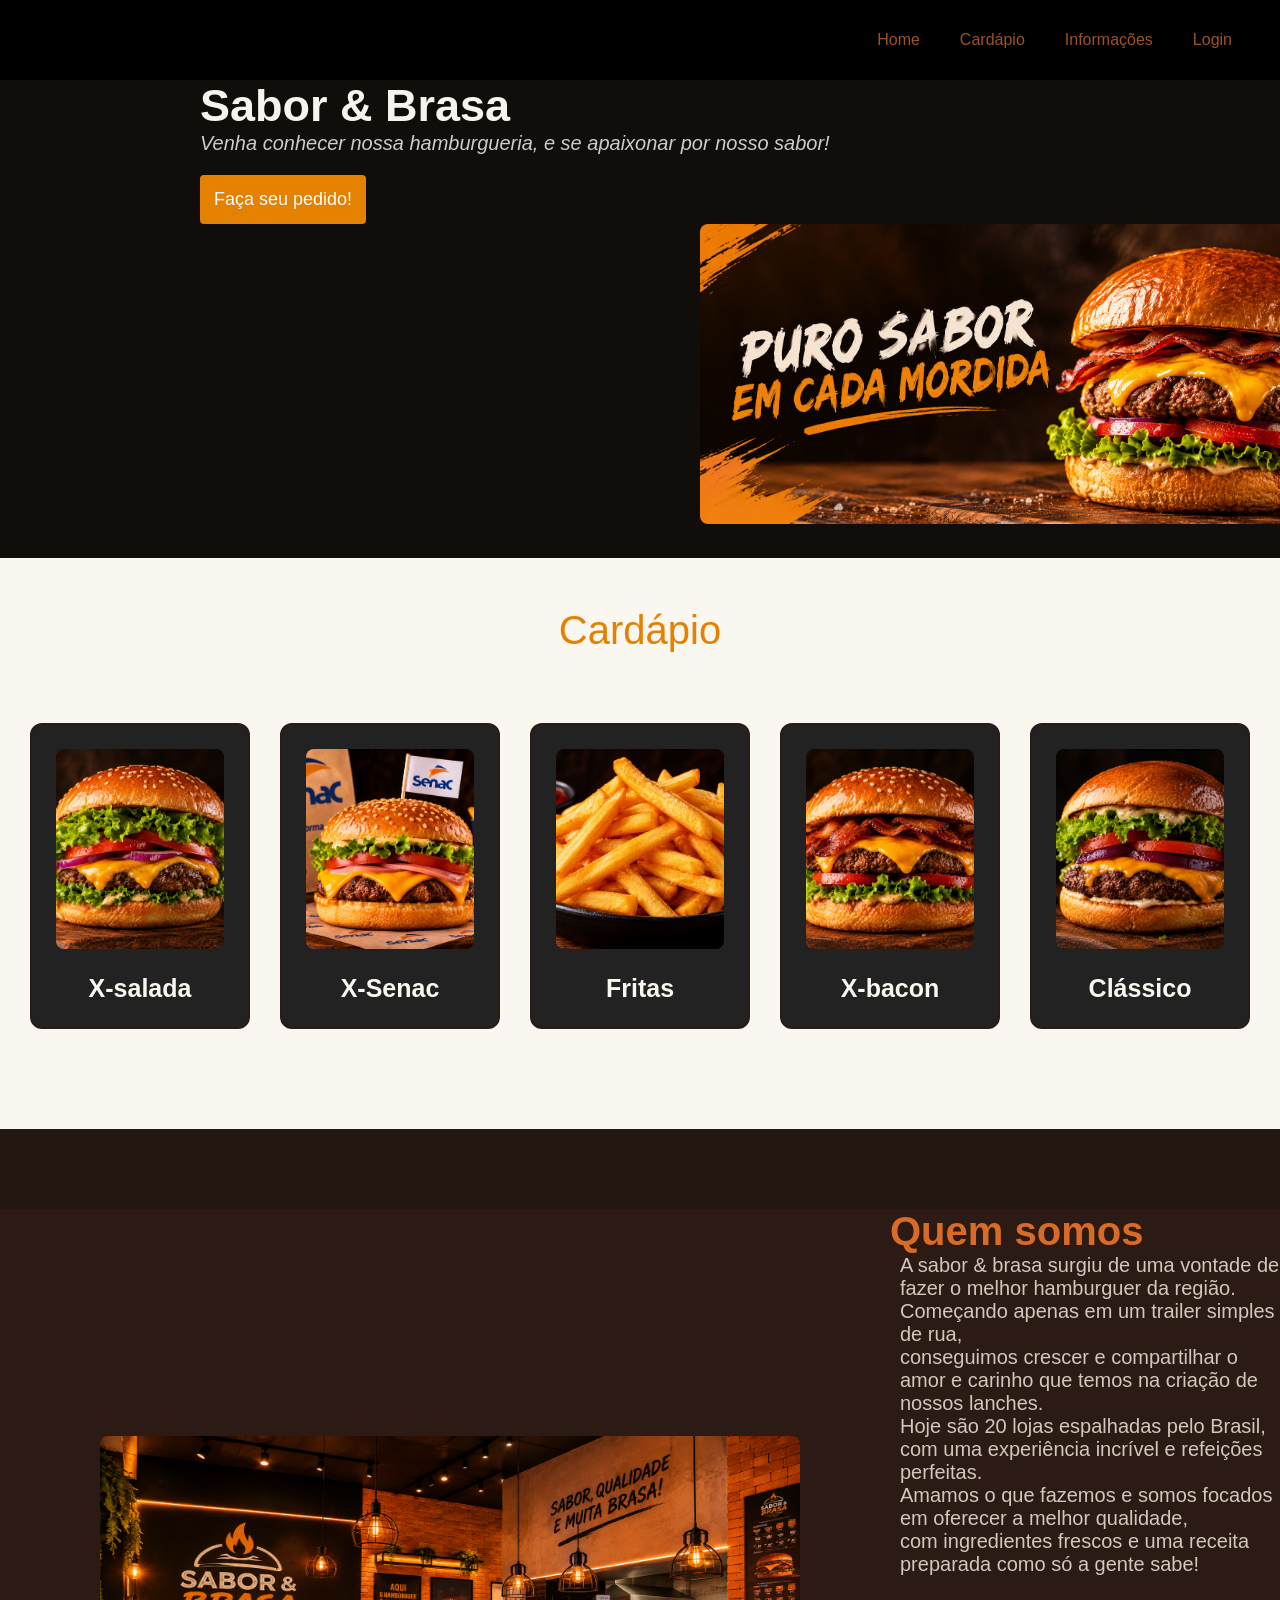
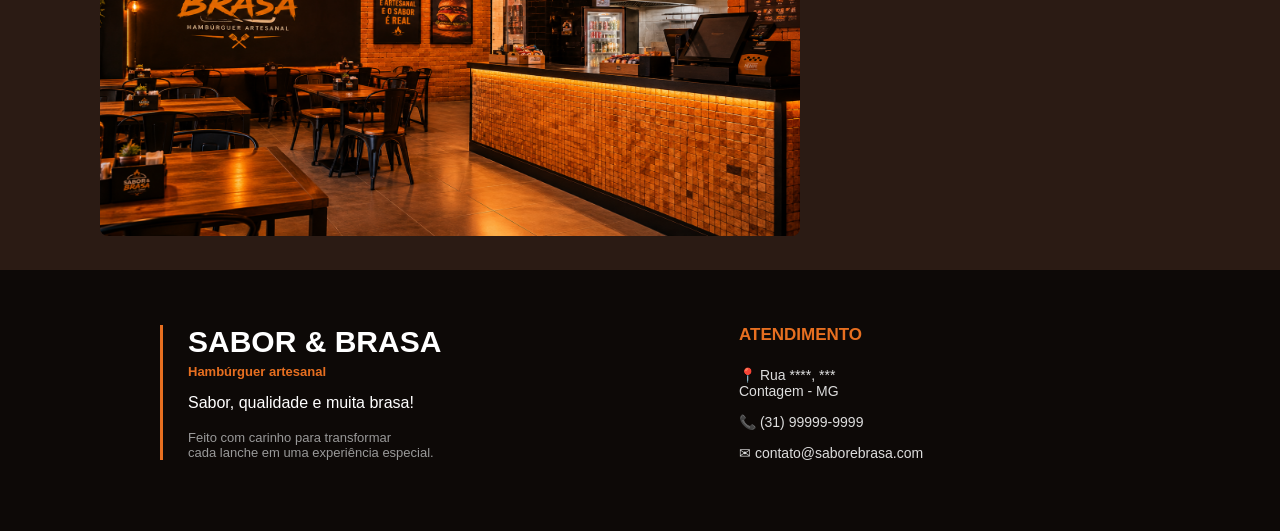
==== commit 4e4c6073: "projeto pessoal concluido" ====
--- a/index.html
+++ b/index.html
@@ -51,33 +51,44 @@
     <!--fim da pagina inicial-->
 
     <!--Inicio do cardapio-->
-<main>
-    <section class="cardapio" id="Cardápio">
-        
-        <h2>Cardápio</h2>
-        
-         <article class="card" id="card-1">
-            
-            <img class="img" src="img/xsalada.png" alt="hamburguer">
-            <h2>X-salada</h2>
-        
-        </article>
-       
-        
-           
-        <article class="card" id="article">
-           
-            <img class="img" src="./img/x-bacon.png" alt="hamburguer">
-            <h2>X-bancon</h2>
-             
-        </article>
 
-        <article class="card">
-            <img class="img" src="./img/classico.png" alt="hamburguer">
-            <h2>Clássico</h2>
-        </article>
-    </section>
-</main>
+    <main>
+        <section class="cardapio" id="Cardápio">
+    
+            <p class="titulo-cardapio">Cardápio</p>
+    
+            <div class="container-cards">
+    
+                <article class="card">
+                    <img class="img" src="./img/xsalada.png" alt="X-Salada">
+                    <h2>X-salada</h2>
+                </article>
+    
+                <article class="card">
+                    <img class="img" src="./img/x-senac.png" alt="X-Senac">
+                    <h2>X-Senac</h2>
+                </article>
+    
+                <article class="card">
+                    <img class="img" src="./img/batata.png" alt="Fritas">
+                    <h2>Fritas</h2>
+                </article>
+    
+                <article class="card">
+                    <img class="img" src="./img/x-bacon.png" alt="X-Bacon">
+                    <h2>X-bacon</h2>
+                </article>
+    
+                <article class="card">
+                    <img class="img" src="./img/classico.png" alt="Clássico">
+                    <h2>Clássico</h2>
+                </article>
+    
+            </div>
+    
+        </section>
+    </main>
+    
 <!--Fim do cardapio-->
 
 <!--inicio da informações-->
@@ -106,7 +117,7 @@
         <div class="rodape-marca">
             <h2>SABOR & BRASA</h2>
             <p class="subtitulo">Hambúrguer artesanal</p>
-            <p>Sabor, qualidade e muita brasa!</p>
+            <p class="texto"> Sabor, qualidade e muita brasa!</p>
 
             <small>
                 Feito com carinho para transformar<br>
--- a/style.css
+++ b/style.css
@@ -136,61 +136,57 @@
 /*fim da primeira pagina*/
 
 
-/*inicio do cardapio*/
-
-.cardapio{
-    display: flex;
+/* CORREÇÃO DO CARDÁPIO */
+
+.cardapio {
+    display: block;
+    width: 100%;
+    background-color: #FAF6F0;
+    padding: 50px 30px 100px;
     color: #E58100;
-    font-size: 20px;
-    background-color: #FAF6F0;
-    text-align: center;
-    gap: 100px;
-   
-}
-.cardapio h2{
-margin-left: 900px;
-font-size: 40px;
-margin-top: 100px;
-}
-
-.cardapio i{
-    color: #afadad;
-    font-size: 20px;
-    
-    
-
-
-    /*Inicio do card*/
-}
-.card{
-    width: 300px;
+}
+
+.titulo-cardapio {
+    font-size: 40px;
+    text-align: center;
+    margin: 0 0 70px;
+    color: #E58100;
+}
+
+.container-cards {
+    width: 100%;
+    max-width: 1600px;
+    margin: 0 auto;
+    display: grid;
+    grid-template-columns: repeat(5, minmax(0, 1fr));
+    gap: 30px;
+}
+
+.cardapio .card {
+    width: 100%;
+    margin: 0;
     padding: 24px;
     border: 2px solid #2B1B17;
     border-radius: 12px;
     background-color: #222222;
-    margin-top: 200px;
-    margin-bottom: 200px;
-    margin-left: -20px;
-    
-   
-}
-.img{
+    text-align: center;
+}
+
+.cardapio .img {
+    display: block;
+    width: 100%;
     height: 200px;
-    width: 250px;
-    margin-left: 4px;
-
-}
-.card h2{
+    margin: 0 auto 25px;
+    object-fit: cover;
+    border-radius: 8px;
+}
+
+.cardapio .card h2 {
     color: #FAF6F0;
-    margin-left: 10px;
-}
-
-#card-1{
-    
-    margin-left: -700px;
-    
-}
-/*fim do cardapio*/
+    margin: 0;
+    font-size: 25px;
+}
+
 
 
     /*inicio das informações*/
@@ -289,7 +285,9 @@
     font-size: 13px;
     
 }
-
+p {
+    font-size: 20px;
+}
 
 
 
@@ -618,63 +616,27 @@
 
    
 
-    .cardapio {
-        width: 100%;
-        display: flex;
-        flex-wrap: wrap;
-        justify-content: center;
-        gap: 25px;
-        padding: 30px 15px;
-    }
-
-    .cardapio > h2 {
-        width: 100%;
-        margin: 30px 0;
-        text-align: center;
-    }
-
-    .card {
-        width: 280px;
-        max-width: 100%;
-        margin: 15px 0;
-    }
-
-    #card-1 {
-        margin-left: 0;
-    }
-
-    .img {
-        width: 100%;
-        height: 200px;
-        margin: 0 auto;
-        object-fit: cover;
-    }
-
-    
-
-    .informações {
-        width: 100%;
-        padding: 30px 20px;
-    }
-
-    .informações h2 {
-        margin: 30px 0;
-        text-align: center;
-    }
-
-    .informações p {
-        max-width: 600px;
-        margin: 20px auto;
-        text-align: center;
-        line-height: 1.7;
-    }
-
-    .img-2 {
-        display: block;
-        width: 80%;
-        max-width: 450px;
-        height: auto;
-        margin: 30px auto;
+    @media (max-width: 1100px) {
+        .container-cards {
+            grid-template-columns: repeat(3, 1fr);
+        }
+    }
+    
+    @media (max-width: 768px) {
+        .container-cards {
+            grid-template-columns: repeat(2, 1fr);
+        }
+    }
+    
+    @media (max-width: 480px) {
+        .container-cards {
+            grid-template-columns: 1fr;
+        }
+    
+        .titulo-cardapio {
+            font-size: 30px;
+            margin-bottom: 40px;
+        }
     }
 
     
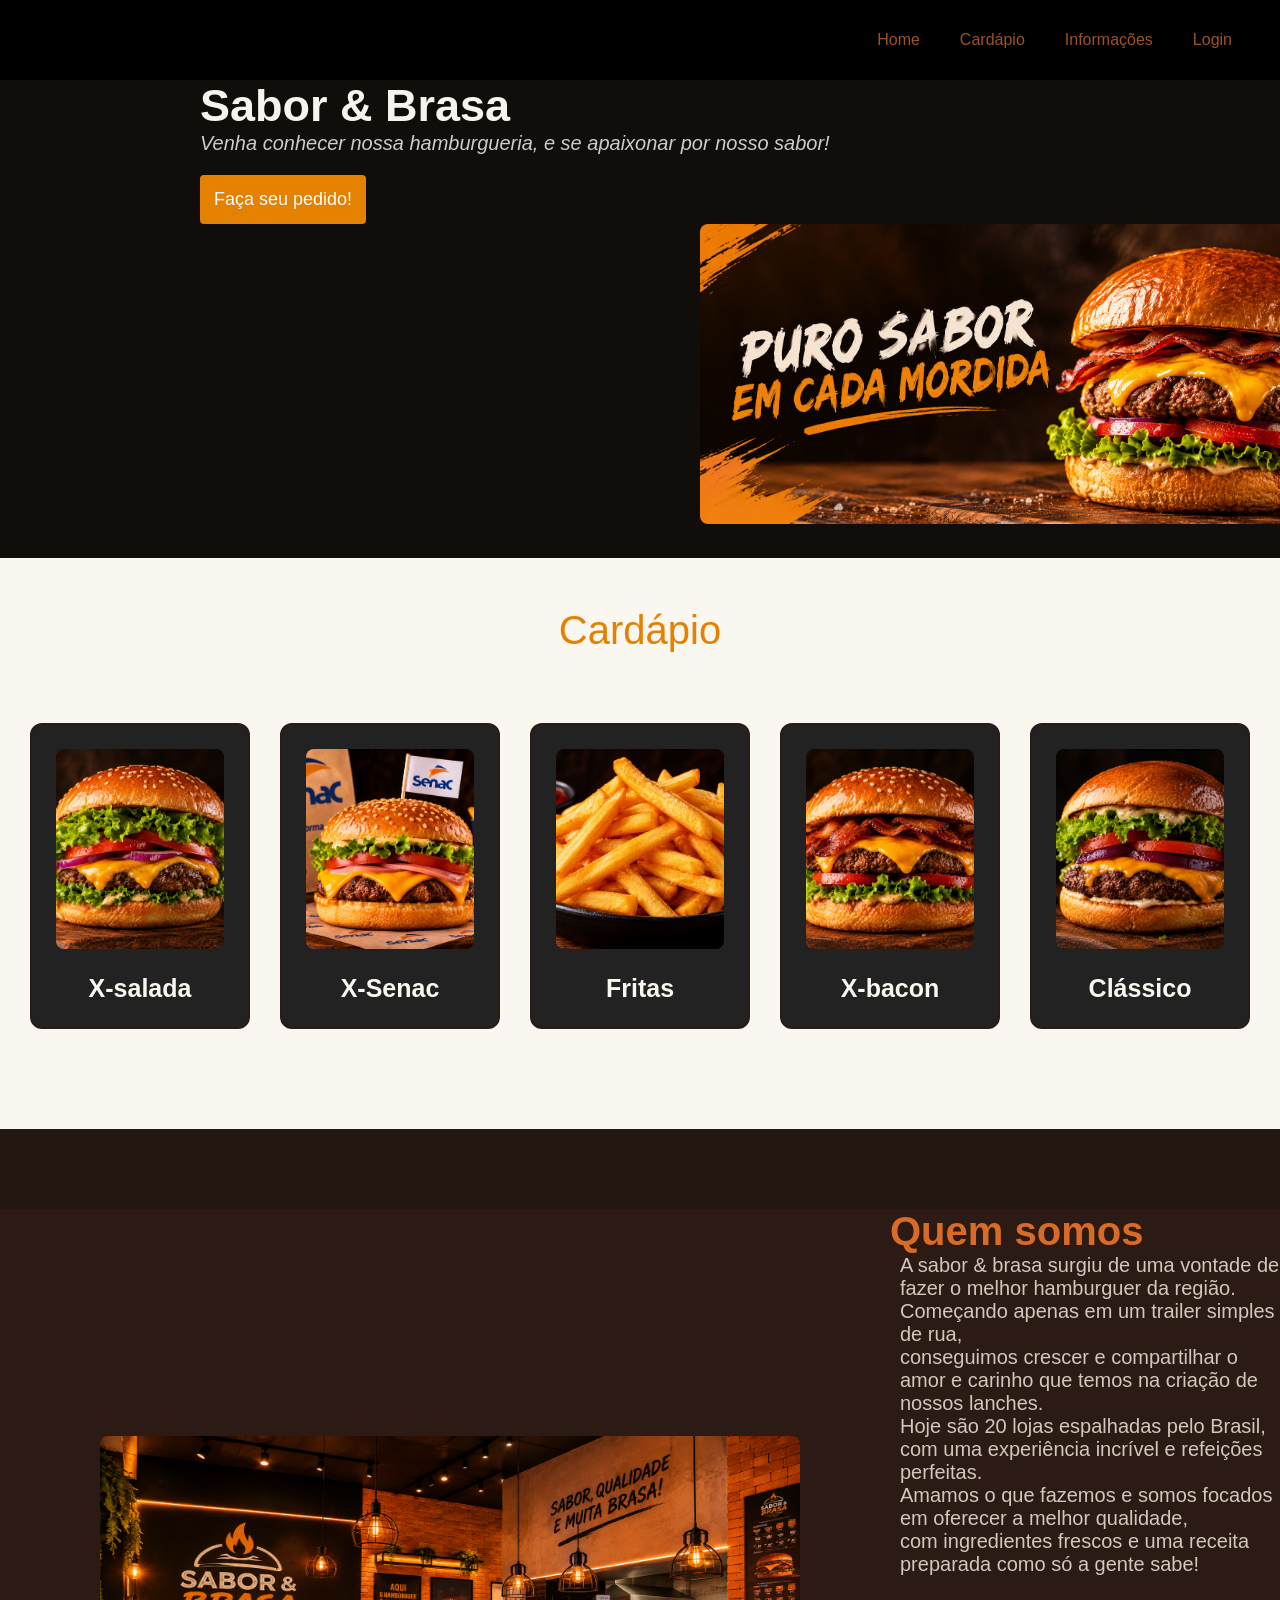
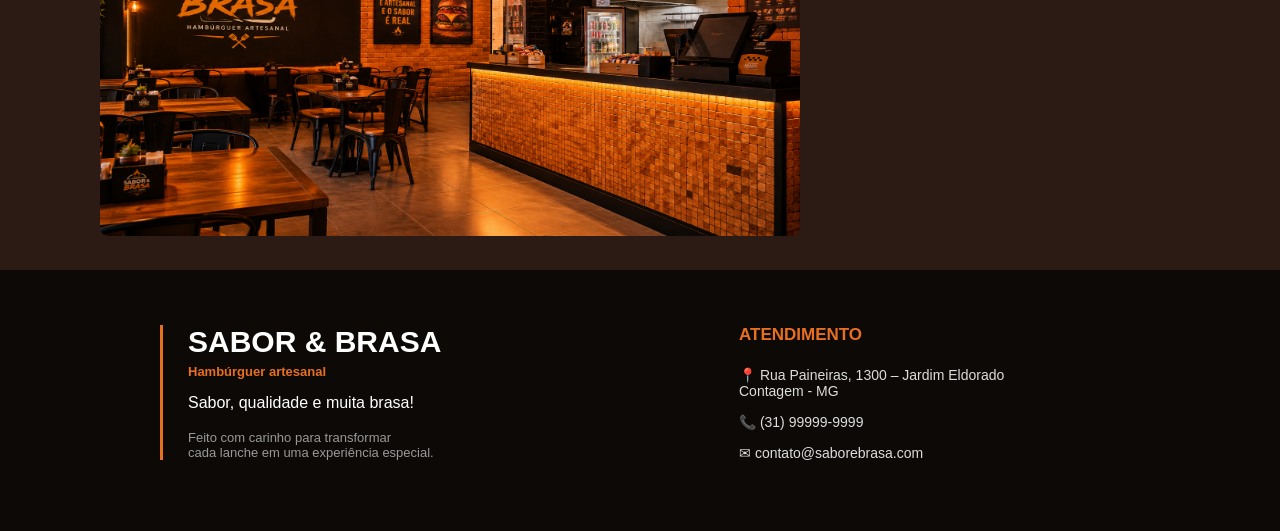
==== commit e0aa495f: "trabalho pessoal concluido" ====
--- a/index.html
+++ b/index.html
@@ -128,7 +128,7 @@
         <div class="rodape-atendimento">
             <h3>ATENDIMENTO</h3>
 
-            <p>📍 Rua ****, ***<br>
+            <p>📍 Rua Paineiras, 1300 – Jardim Eldorado<br>
         Contagem - MG</p>
 
             <p>📞 (31) 99999-9999</p>
--- a/style.css
+++ b/style.css
@@ -388,6 +388,21 @@
     margin-top: 15px;
     color: #E58100;
 }
+
+.caixa-login input.invalido {
+    border: 2px solid #e53935 !important;
+    background-color: #fff0f0 !important;
+}
+
+.caixa-login .erro {
+    color: #e53935 !important;
+    font-size: 12px;
+    display: block;
+    margin-top: 4px;
+    margin-bottom: 10px;
+    font-weight: 500;
+}
+
 /*fim login*/
 
 /*cadastro*/
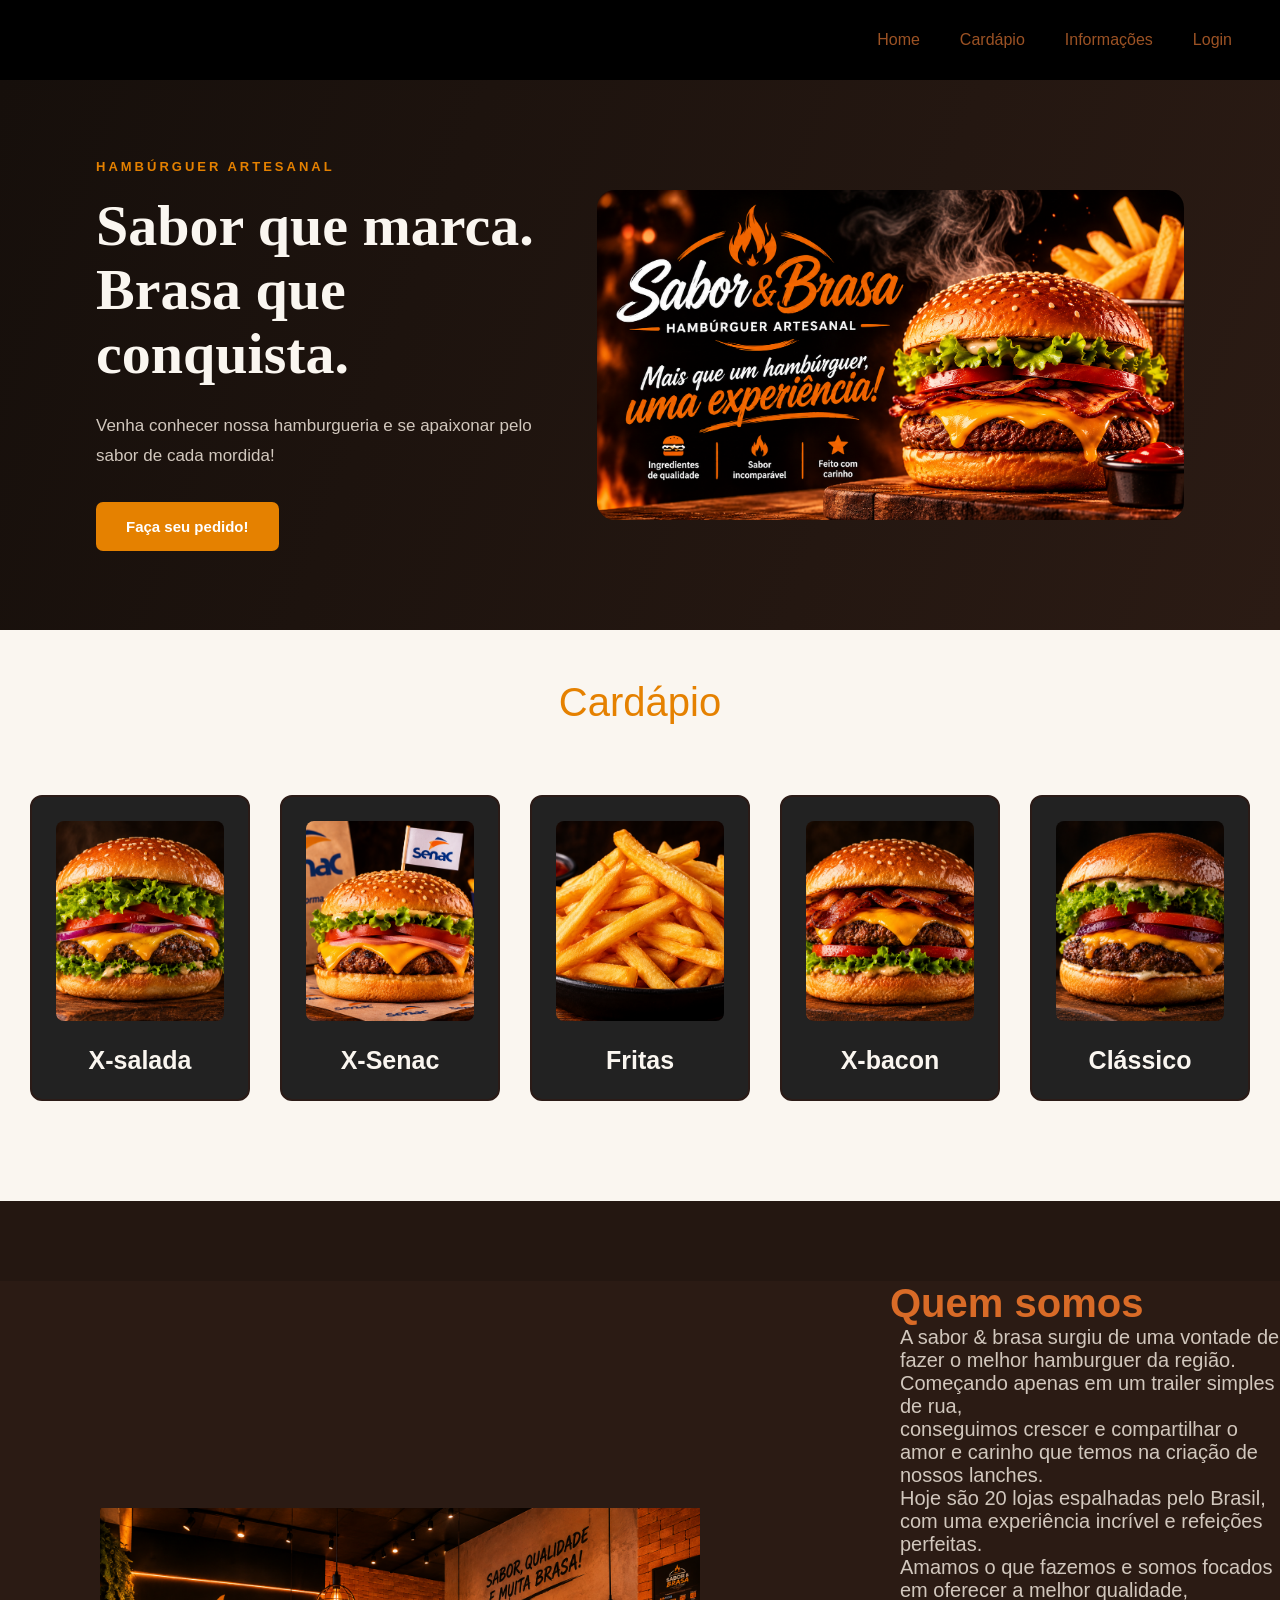
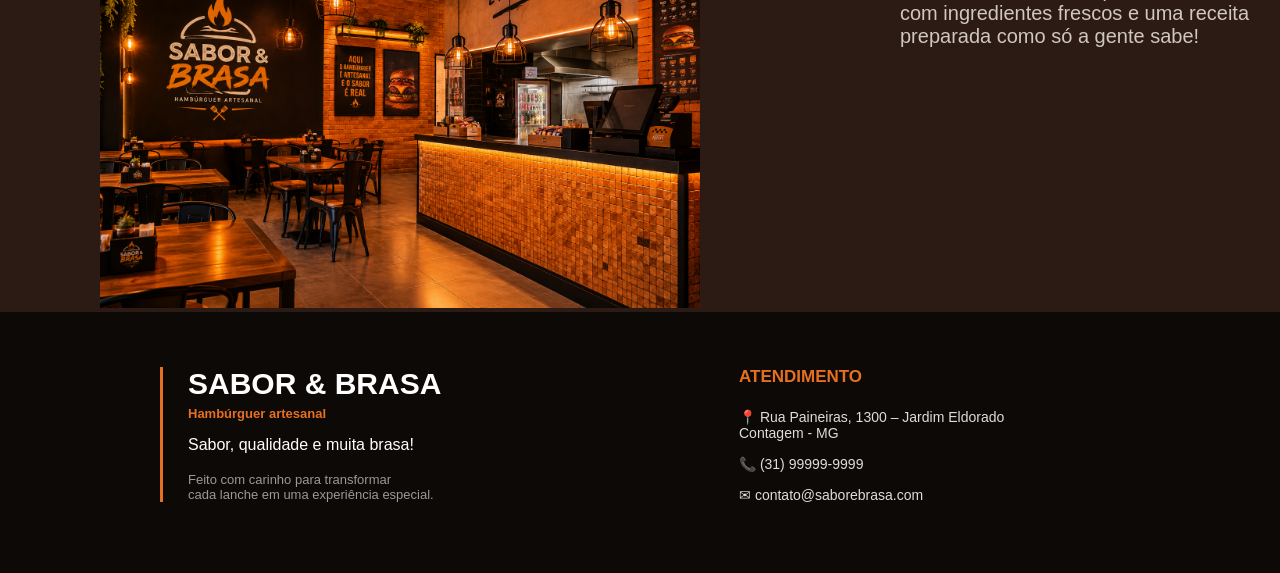
==== commit 6b7ba46b: "site concluido" ====
--- a/index.html
+++ b/index.html
@@ -30,22 +30,43 @@
 
 <!--inicio da pagina inicial-->
 
-<main class="titulo" id="Home">
-     <section class="carrossel"></section>
-  <h1>Sabor & Brasa</h1>
-<i>Venha conhecer nossa hamburgueria,  e se apaixonar por nosso sabor!</i>
-<div></div>
 
-<button class="botao"><a href="pedidos.html">Faça seu pedido!</a> </button>
-<div><img src="./img/a0789d3e-dda7-4ed3-86a5-7145363a7b65.png" alt="" ></div>
-<main class="titulo" id="Home">
+<main>
 
-   
+    <section class="titulo" id="Home">
 
+        <div class="hero-conteudo">
+
+            <span class="destaque">HAMBÚRGUER ARTESANAL</span>
+
+            <h1>
+                Sabor que marca.<br>
+                Brasa que conquista.
+            </h1>
+
+            <p>
+                Venha conhecer nossa hamburgueria e se apaixonar
+                pelo sabor de cada mordida!
+            </p>
+
+            <a href="pedidos.html" class="botaoo">
+                Faça seu pedido!
+            </a>
+
+        </div>
+
+        <div class="hero-imagem">
+
+            <img
+                src="./img/terceiraimg.png"
+                alt="Hambúrguer Sabor & Brasa">
+
+        </div>
 
     </section>
 
 </main>
+
     
 </main>
     <!--fim da pagina inicial-->
--- a/style.css
+++ b/style.css
@@ -54,74 +54,95 @@
 
 /*inicio da primeira pagina*/
 
-.titulo i{
-    color: #CCCCCC;
-    margin-top: 100px;
-    margin-bottom: 35px;
-    font-size: 20px;
-    margin-left: 200px;
-
-}
- 
-img {
-    
-    border-radius: 8px;
-    margin-left: 700px;
-    height: 300px;
-    width: 700px;
+
+
+
+.titulo {
+    width: 100%;
+    min-height: 550px;
+    padding: 70px 7.5%;
+    background: linear-gradient(110deg, #160F0B, #2B1B14);
+    display: flex;
+    align-items: center;
+    justify-content: space-between;
+    gap: 50px;
+}
+
+
+
+.hero-conteudo {
+    flex: 1;
+    max-width: 600px;
+}
+
+.destaque {
+    display: block;
+    color: #E58100;
+    font-size: 13px;
+    font-weight: bold;
+    letter-spacing: 3px;
+    margin-bottom: 20px;
+}
+
+.titulo h1 {
+    font-family: 'Playfair Display', Georgia, serif;
+    color: #FAF6F0;
+    font-size: 58px;
+    line-height: 1.1;
+    margin-bottom: 25px;
+}
+
+.titulo p {
+    color: #D1C7BD;
+    font-size: 17px;
+    line-height: 1.8;
     margin-bottom: 30px;
-}
- .titulo h1{
-   
-    margin-left: 200px;
-    
- }
-
-.titulo{
-    
-    background-color: #110D0B;
-    
-    
-}
-.botao{
+    max-width: 500px;
+}
+
+
+
+.titulo .botaoo {
+    display: inline-block;
+    background-color: #E58100;
+    color: white;
+    padding: 16px 30px;
+    border-radius: 7px;
+    text-decoration: none;
+    font-size: 15px;
+    font-weight: bold;
+    border: none;
     cursor: pointer;
-    background-color: #E58100;
-    border: 0;
-    padding: 14px;
-    border-radius: 4px;
-    font-size: 18px;
-    text-align: center;
+    transition: 0.3s;
+}
+
+.titulo .botao:hover {
+    background-color: #C85C12;
+    transform: translateY(-3px);
+}
+
+
+
+.hero-imagem {
+    flex: 1.3;
+    display: flex;
     justify-content: center;
-   margin-left: 200px;
-   margin-top: 20px;
-
-
-
-}
-.botao11 {
+    align-items: center;
+}
+
+.hero-imagem img {
     display: block;
-    width: 120px;
-    margin: 10px auto;
-    padding: 10px;
-    background-color: #E87521;
-    color: white;
-    border: none;
-    border-radius: 5px;
-    cursor: pointer;
-    text-align: center;
-    font-size: 16px;
-    box-sizing: border-box;
-}
-#botao22 {
-    margin-top: px;
-
-}
-#quantidade {
-    margin-top: 25px;
-}
-.botao:hover {
-    background-color: #c85c12;
-}
+    width: 100%;
+    max-width: 650px;
+    height: auto;
+    object-fit: contain;
+    border-radius: 18px;
+    margin: 0;
+}
+
+
+
+
 a{
     text-decoration: none;
     color: #fcfbfb;
@@ -136,7 +157,7 @@
 /*fim da primeira pagina*/
 
 
-/* CORREÇÃO DO CARDÁPIO */
+/* começo do cardápio */
 
 .cardapio {
     display: block;
@@ -186,7 +207,6 @@
     margin: 0;
     font-size: 25px;
 }
-
 
 
     /*inicio das informações*/
@@ -479,6 +499,9 @@
 /*Fim do cadastro*/
 
 /*inicio pedidos*/
+
+
+
 .pedidos {
     background-color: #241711;
     padding: 50px 30px;
@@ -511,14 +534,14 @@
     border-radius: 10px;
     text-align: center;
     box-sizing: border-box;
-    
 }
 
 .card-3 img {
     width: 100%;
-    margin-left: 0px;
     height: 200px;
-    
+    object-fit: cover;
+    margin: 0;
+    border-radius: 5px;
 }
 
 .card-3 h3 {
@@ -532,17 +555,60 @@
     margin: 15px 0;
 }
 
-.card-3 a {
-    
+
+
+.card-3 input[type="number"] {
+    width: 100%;
+    height: 40px;
+    padding: 8px;
+    border: 1px solid #ccc;
+    border-radius: 5px;
+    font-size: 15px;
+    margin-bottom: 10px;
+}
+
+
+
+.card-3 button.botao11 {
+    display: inline-block;
+    width: 100%;
+    padding: 12px;
     background-color: #e76f20;
     color: white;
-    padding: 10px;
-    text-decoration: none;
-    border-radius: 5px;
-}
-
-.card-3 a:hover {
+    border: none;
+    border-radius: 6px;
+    font-size: 15px;
+    font-weight: bold;
+    cursor: pointer;
+    transition: 0.3s;
+}
+
+.card-3 button.botao11:hover {
     background-color: #c95512;
+    transform: translateY(-3px);
+}
+
+
+
+.voltar {
+    position: absolute !important;
+    top: 5px !important;
+    left: 10px !important;
+    display: inline-block !important;
+    background-color: #E76F20 !important;
+    color: white !important;
+    padding: 12px 20px !important;
+    border-radius: 8px !important;
+    text-decoration: none !important;
+    font-size: 16px !important;
+    font-weight: bold !important;
+    z-index: 1000;
+    transition: 0.3s;
+}
+
+.voltar:hover {
+    background-color: #C95712 !important;
+    transform: translateX(-4px);
 }
 
 /*Fim dos pedidos*/
@@ -603,26 +669,28 @@
 
     .titulo {
         width: 100%;
-        padding: 40px 20px;
+        height: auto;
+        min-height: 0;
+        padding: 35px 15px 20px;
         text-align: center;
     }
-
+    
     .titulo h1 {
+        font-size: 30px;
         margin: 0;
-        font-size: 38px;
-    }
-
+    }
+    
     .titulo i {
-        display: block;
+        font-size: 16px;
         margin: 20px 0;
     }
-
+    
     .titulo img {
         display: block;
-        width: 90%;
-        max-width: 650px;
+        width: 100%;
+        max-width: 450px;
         height: auto;
-        margin: 25px auto;
+        margin: 20px auto 0;
     }
 
     .botao {
@@ -1009,6 +1077,101 @@
         padding: 20px 15px;
     }
 
-
-
-}+    @media (max-width: 768px) {
+
+        .voltar {
+            position: relative;
+            top: auto;
+            left: auto;
+    
+            margin: 15px;
+            padding: 10px 15px;
+    
+            font-size: 14px;
+        }
+    
+    }
+    
+    @media (max-width: 480px) {
+    
+        .voltar {
+            font-size: 13px;
+            padding: 9px 12px;
+        }
+    
+    }
+
+    @media (max-width: 768px) {
+        .voltar {
+            position: relative;
+            top: auto;
+            left: auto;
+            margin: 15px;
+        }
+        }
+        @media (max-width: 768px) {
+            .voltar {
+                position: relative !important;
+                top: auto !important;
+                left: auto !important;
+                margin: 15px !important;
+            }
+        }
+        @media screen and (max-width: 480px) {
+            .titulo {
+                height: auto;
+                min-height: 0;
+                padding-bottom: 20px;
+            }
+        }
+    }
+    @media screen and (max-width: 768px) {
+
+        .titulo {
+            flex-direction: column;
+            text-align: center;
+            padding: 55px 20px;
+            gap: 35px;
+        }
+    
+        .titulo h1 {
+            font-size: 40px;
+        }
+    
+        .titulo p {
+            font-size: 15px;
+            margin-left: auto;
+            margin-right: auto;
+        }
+    
+        .hero-imagem img {
+            max-width: 500px;
+            height: 280px;
+        }
+    }
+    
+    
+    
+    @media screen and (max-width: 480px) {
+    
+        .titulo {
+            padding: 45px 15px;
+        }
+    
+        .titulo h1 {
+            font-size: 32px;
+        }
+    
+        .titulo p {
+            font-size: 14px;
+        }
+    
+        .hero-imagem img {
+            height: 220px;
+        }
+    
+        .titulo .botao {
+            padding: 13px 22px;
+            font-size: 14px;
+        }
+    }
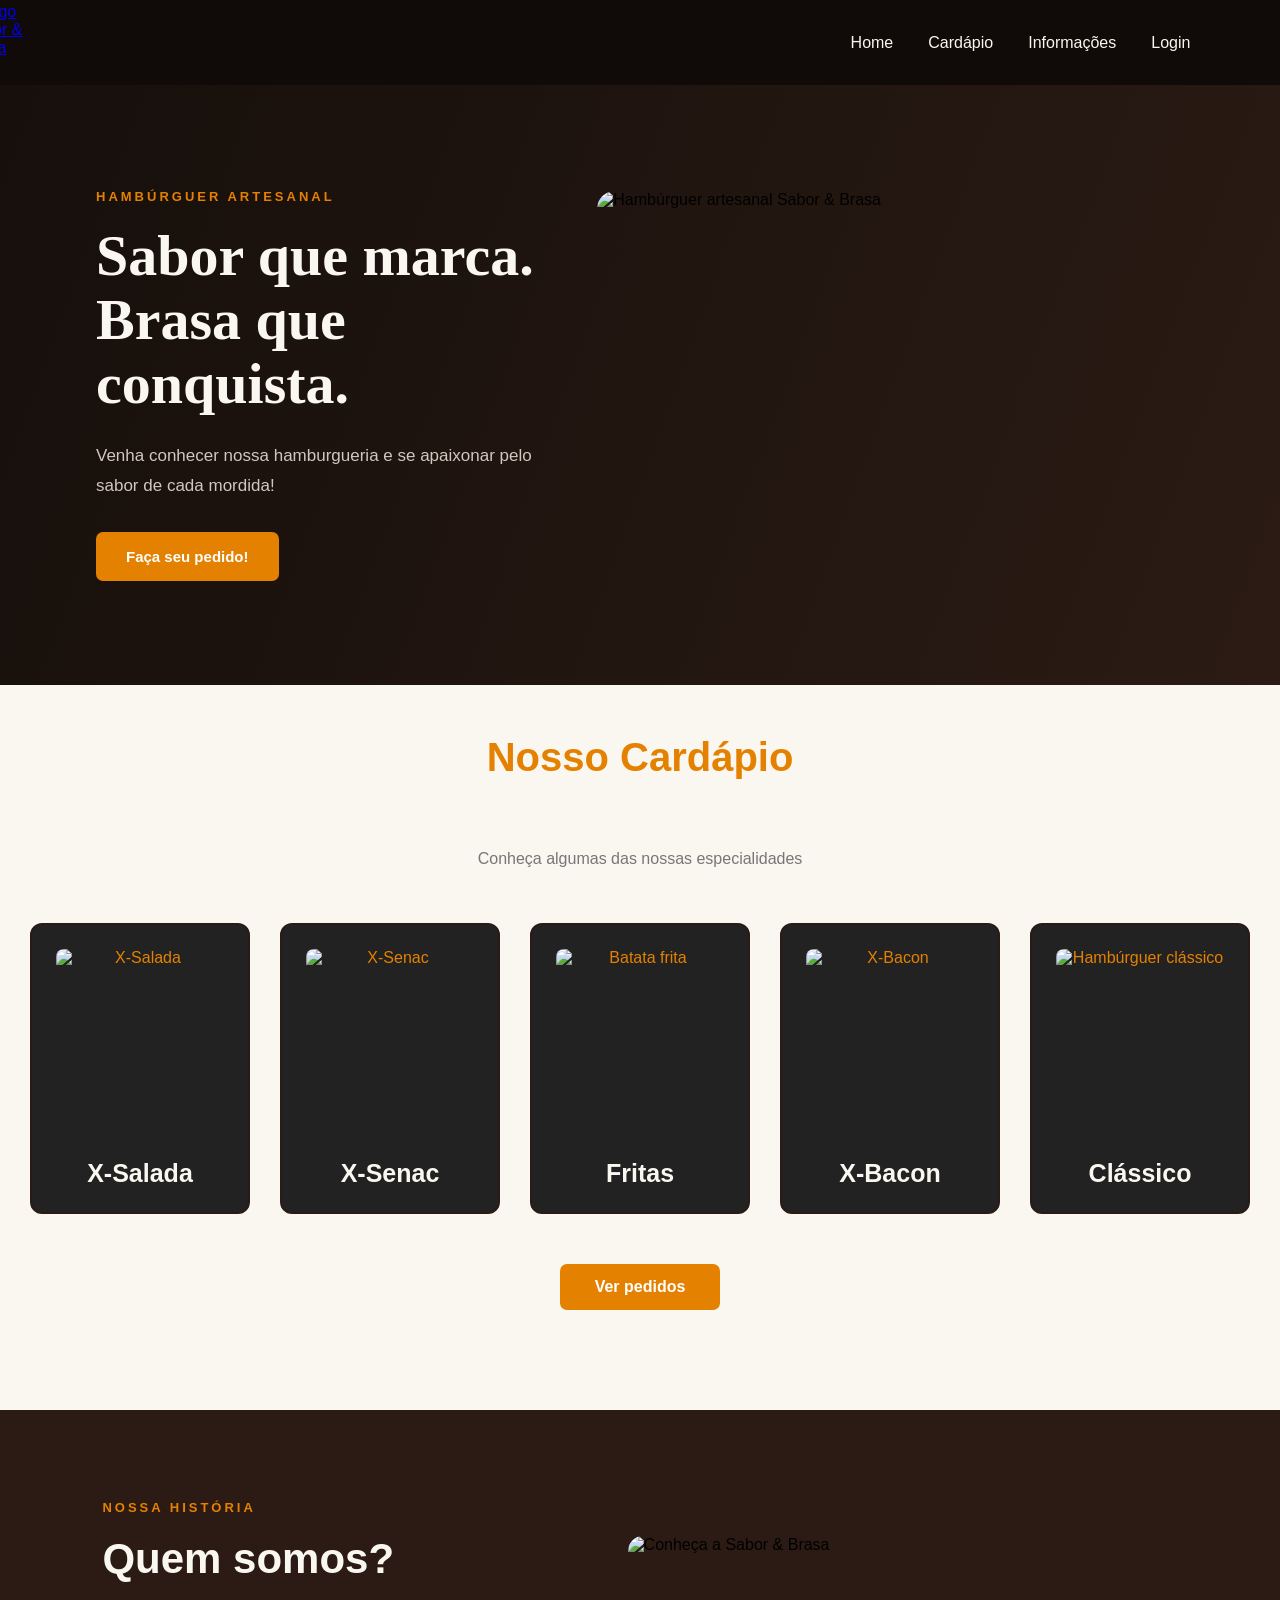
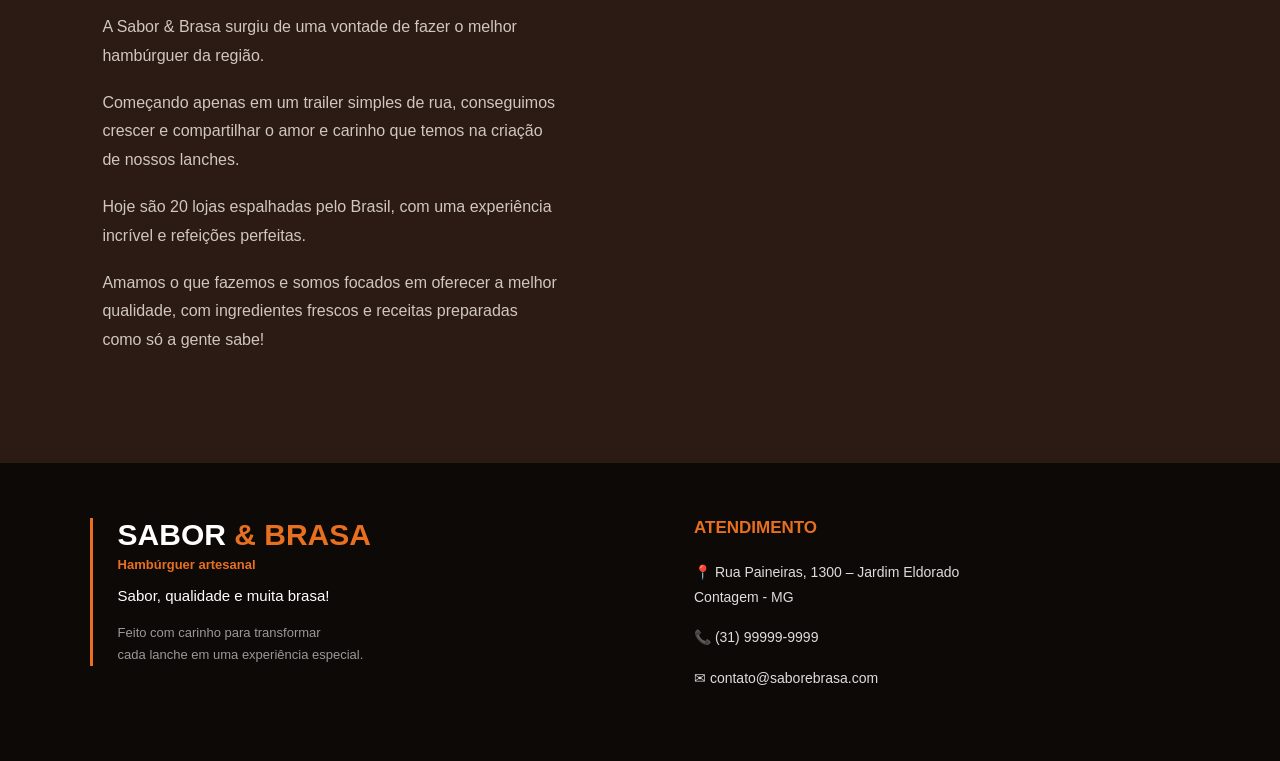
==== commit fe1c81dc: "trabalho pronto" ====
--- a/index.html
+++ b/index.html
@@ -1,166 +1,287 @@
+
 <!DOCTYPE html>
-<html lang="pt-br">
+<html lang="pt-BR">
+
 <head>
     <meta charset="UTF-8">
     <meta name="viewport" content="width=device-width, initial-scale=1.0">
-    <title>Hamburgueria Artesanal</title>
-    <link rel="stylesheet" href="style.css">
-    <!--inicio do menu-->
+
+    <meta name="description" content="Sabor & Brasa: hambúrgueres artesanais preparados com ingredientes frescos e muito sabor. Conheça nosso cardápio!">
+
+    <title>Sabor & Brasa | Hambúrguer Artesanal</title>
+
+    <link rel="stylesheet" href="./style.css">
+
+    <script src="./script.js" defer></script>
+
+    <link
+    rel="preload"
+    as="image"
+    href="./img/segundaimg.png"
+    fetchpriority="high"
+>
 </head>
+
 <body>
-    <script src="script.js"></script>
+
+    <!-- MENU -->
     <header id="header">
 
         <nav class="nav">
-           <img src="./img/logo.png" alt="" class="logo">
-           
+
+            <a href="#Home" class="logo-link">
+                <img
+                    src="./img/logo.png"
+                    alt="Logo Sabor & Brasa"
+                    class="logo"
+                    width="80"
+                    height="80"
+                    decoding="async"
+                >
+            </a>
+
             <ul class="nav-list">
-                <li>
-                    <a href="#Home">Home</li></a>
-                <a href="#Cardápio">Cardápio<li></li></a>
-                <a href="#Informações">Informações<li></li></a>
-                <a href="login.html">Login</li></a>
+                <li><a href="#Home">Home</a></li>
+                <li><a href="#Cardapio">Cardápio</a></li>
+                <li><a href="#Informacoes">Informações</a></li>
+                <li><a href="login.html">Login</a></li>
             </ul>
 
-    </nav>
-
-</header>
-
-<!--fim do menu-->
-
-<!--inicio da pagina inicial-->
-
-
-<main>
-
-    <section class="titulo" id="Home">
-
-        <div class="hero-conteudo">
-
-            <span class="destaque">HAMBÚRGUER ARTESANAL</span>
-
-            <h1>
-                Sabor que marca.<br>
-                Brasa que conquista.
-            </h1>
-
-            <p>
-                Venha conhecer nossa hamburgueria e se apaixonar
-                pelo sabor de cada mordida!
+        </nav>
+
+    </header>
+
+    <!-- PÁGINA INICIAL -->
+    <main>
+
+        <section class="titulo" id="Home">
+
+            <div class="hero-conteudo">
+
+                <span class="destaque">HAMBÚRGUER ARTESANAL</span>
+
+                <h1>
+                    Sabor que marca.
+                    <br>
+                    Brasa que conquista.
+                </h1>
+
+                <p>
+                    Venha conhecer nossa hamburgueria e se apaixonar
+                    pelo sabor de cada mordida!
+                </p>
+
+                <a href="pedidos.html" class="botaoo">
+                    Faça seu pedido!
+                </a>
+
+            </div>
+
+            <div class="hero-imagem">
+
+                <img
+                    src="./img/segundaimg.png"
+                    alt="Hambúrguer artesanal Sabor & Brasa"
+                    width="650"
+                    height="430"
+                    fetchpriority="high"
+                    decoding="async"
+                >
+
+            </div>
+
+        </section>
+
+        <!-- CARDÁPIO -->
+        <section class="cardapio" id="Cardapio">
+
+            <h2 class="titulo-cardapio">Nosso Cardápio</h2>
+
+            <p class="subtitulo-cardapio">
+                Conheça algumas das nossas especialidades
             </p>
 
-            <a href="pedidos.html" class="botaoo">
-                Faça seu pedido!
+            <div class="container-cards">
+
+                <article class="card">
+
+                    <img
+                        src="./img/xsalada.png"
+                        alt="X-Salada"
+                        width="400"
+                        height="300"
+                        loading="lazy"
+                        decoding="async"
+                    >
+
+                    <h2>X-Salada</h2>
+
+                </article>
+
+                <article class="card">
+
+                    <img
+                        src="./img/x-senac.png"
+                        alt="X-Senac"
+                        width="400"
+                        height="300"
+                        loading="lazy"
+                        decoding="async"
+                    >
+
+                    <h2>X-Senac</h2>
+
+                </article>
+
+                <article class="card">
+
+                    <img
+                        src="./img/batata.png"
+                        alt="Batata frita"
+                        width="400"
+                        height="300"
+                        loading="lazy"
+                        decoding="async"
+                    >
+
+                    <h2>Fritas</h2>
+
+                </article>
+
+                <article class="card">
+
+                    <img
+                        src="./img/x-bacon.png"
+                        alt="X-Bacon"
+                        width="400"
+                        height="300"
+                        loading="lazy"
+                        decoding="async"
+                    >
+
+                    <h2>X-Bacon</h2>
+
+                </article>
+
+                <article class="card">
+
+                    <img
+                        src="./img/classico.png"
+                        alt="Hambúrguer clássico"
+                        width="400"
+                        height="300"
+                        loading="lazy"
+                        decoding="async"
+                    >
+
+                    <h2>Clássico</h2>
+
+                </article>
+
+            </div>
+
+            <a href="pedidos.html" class="botao-cardapio">
+                Ver pedidos
             </a>
 
+        </section>
+
+        <!-- QUEM SOMOS -->
+        <section class="informacoes" id="Informacoes">
+
+            <div class="informacoes-conteudo">
+
+                <div class="informacoes-texto">
+
+                    <span class="destaque">NOSSA HISTÓRIA</span>
+
+                    <h2>Quem somos?</h2>
+
+                    <p>
+                        A Sabor & Brasa surgiu de uma vontade de fazer
+                        o melhor hambúrguer da região.
+                    </p>
+
+                    <p>
+                        Começando apenas em um trailer simples de rua,
+                        conseguimos crescer e compartilhar o amor e
+                        carinho que temos na criação de nossos lanches.
+                    </p>
+
+                    <p>
+                        Hoje são 20 lojas espalhadas pelo Brasil,
+                        com uma experiência incrível e refeições perfeitas.
+                    </p>
+
+                    <p>
+                        Amamos o que fazemos e somos focados em oferecer
+                        a melhor qualidade, com ingredientes frescos e
+                        receitas preparadas como só a gente sabe!
+                    </p>
+
+                </div>
+
+                <div class="informacoes-imagem">
+
+                    <img
+                        src="./img/cd10aaee-e321-413d-9684-d0d0b673081e.png"
+                        alt="Conheça a Sabor & Brasa"
+                        width="550"
+                        height="400"
+                        loading="lazy"
+                        decoding="async"
+                    >
+
+                </div>
+
+            </div>
+
+        </section>
+
+    </main>
+
+    <!-- RODAPÉ -->
+    <footer class="rodape">
+
+        <div class="rodape-conteudo">
+
+            <div class="rodape-marca">
+
+                <h2>SABOR <span>& BRASA</span></h2>
+
+                <p class="subtitulo">Hambúrguer artesanal</p>
+
+                <p class="texto">
+                    Sabor, qualidade e muita brasa!
+                </p>
+
+                <small>
+                    Feito com carinho para transformar
+                    <br>
+                    cada lanche em uma experiência especial.
+                </small>
+
+            </div>
+
+            <div class="rodape-atendimento">
+
+                <h3>ATENDIMENTO</h3>
+
+                <p>
+                    📍 Rua Paineiras, 1300 – Jardim Eldorado
+                    <br>
+                    Contagem - MG
+                </p>
+
+                <p>📞 (31) 99999-9999</p>
+
+                <p>✉ contato@saborebrasa.com</p>
+
+            </div>
+
         </div>
 
-        <div class="hero-imagem">
-
-            <img
-                src="./img/terceiraimg.png"
-                alt="Hambúrguer Sabor & Brasa">
-
-        </div>
-
-    </section>
-
-</main>
-
-    
-</main>
-    <!--fim da pagina inicial-->
-
-    <!--Inicio do cardapio-->
-
-    <main>
-        <section class="cardapio" id="Cardápio">
-    
-            <p class="titulo-cardapio">Cardápio</p>
-    
-            <div class="container-cards">
-    
-                <article class="card">
-                    <img class="img" src="./img/xsalada.png" alt="X-Salada">
-                    <h2>X-salada</h2>
-                </article>
-    
-                <article class="card">
-                    <img class="img" src="./img/x-senac.png" alt="X-Senac">
-                    <h2>X-Senac</h2>
-                </article>
-    
-                <article class="card">
-                    <img class="img" src="./img/batata.png" alt="Fritas">
-                    <h2>Fritas</h2>
-                </article>
-    
-                <article class="card">
-                    <img class="img" src="./img/x-bacon.png" alt="X-Bacon">
-                    <h2>X-bacon</h2>
-                </article>
-    
-                <article class="card">
-                    <img class="img" src="./img/classico.png" alt="Clássico">
-                    <h2>Clássico</h2>
-                </article>
-    
-            </div>
-    
-        </section>
-    </main>
-    
-<!--Fim do cardapio-->
-
-<!--inicio da informações-->
-<main>
-    <section class="informações" id="Informações">
-        <div>
-            <h2>Quem  somos</h2>
-            <p>A sabor & brasa surgiu de uma vontade de fazer o melhor hamburguer da região. <br>Começando apenas em um trailer simples de rua, 
-                 <br>conseguimos crescer e compartilhar o amor e carinho que temos na criação de nossos 
-                lanches. <br>Hoje são 20 lojas espalhadas pelo Brasil, com uma experiência incrível e refeições perfeitas.
-                 <br>Amamos o que fazemos e somos focados em oferecer a melhor qualidade,<br>com ingredientes frescos e uma receita preparada como só a gente sabe!
-            </p>
-           <img class="img-2" src="./img/cd10aaee-e321-413d-9684-d0d0b673081e.png" alt="">
-           
-        </div>
-
-    </section>
-</main>
-<!--Fim das Informações-->
-
-<!--Inicio do radape-->
-<footer class="rodape">
-
-    <div class="rodape-conteudo">
-
-        <div class="rodape-marca">
-            <h2>SABOR & BRASA</h2>
-            <p class="subtitulo">Hambúrguer artesanal</p>
-            <p class="texto"> Sabor, qualidade e muita brasa!</p>
-
-            <small>
-                Feito com carinho para transformar<br>
-                cada lanche em uma experiência especial.
-            </small>
-        </div>
-
-        <div class="rodape-atendimento">
-            <h3>ATENDIMENTO</h3>
-
-            <p>📍 Rua Paineiras, 1300 – Jardim Eldorado<br>
-        Contagem - MG</p>
-
-            <p>📞 (31) 99999-9999</p>
-
-            <p>✉ contato@saborebrasa.com</p>
-        </div>
-
-    </div>
-
-</footer>
- <!--Fim do rodape-->
+    </footer>
 
 </body>
-</html>+</html>
--- a/style.css
+++ b/style.css
@@ -1,65 +1,79 @@
+
 * {
     margin: 0;
     padding: 0;
     box-sizing: border-box;
-    outline: 0;
-}
-html{
+}
+
+html {
     scroll-behavior: smooth;
-}
+    overflow-x: hidden;
+}
+
 body {
-    
-   
-    font-family: 'roboto',sans-serif;
-      
-}
-
-    
-
-
-h1 {
-    color: #F7F4EF; 
-    font-size: 45px;
-}
-/*inicio da lista*/
+    width: 100%;
+    font-family: 'Roboto', sans-serif;
+    background-color: #FAF6F0;
+    overflow-x: hidden;
+}
+
+img {
+    max-width: 100%;
+    display: block;
+}
+
+/* MENU */
+
+#header {
+    width: 100%;
+    background-color: #100B08;
+}
 
 .nav {
-    background-color:black;
+    width: 100%;
+    min-height: 85px;
+    padding: 0 7%;
+    display: flex;
+    justify-content: space-between;
+    align-items: center;
+}
+
+.logo-link {
+    display: flex;
+    align-items: center;
+    transform: translateX(-125px);
+}
+
+.logo {
+    width: 80px;
     height: 80px;
-    width: 100%;
-    display: flex;
-    justify-content: flex-end;
-    top: 0;
-    z-index: 9;
-   line-break:normal;
-}
+    object-fit: contain;
+}
+
 .nav-list {
     display: flex;
     align-items: center;
+    gap: 35px;
     list-style: none;
-    margin-right: 28px;
-}
-.nav-list a{
+}
+
+.nav-list a {
     text-decoration: none;
-    color:#9c5224 ;
-    padding: 20px;
-    
-}
-.nav-list a:hover{
-    color: #e95b03;
-    
-    
-}
-/*fim da lista*/
-
-/*inicio da primeira pagina*/
-
-
-
+    color: #FAF6F0;
+    font-size: 16px;
+    font-weight: 500;
+    transition: 0.3s;
+}
+
+.nav-list a:hover {
+    color: #E58100;
+}
+
+/* PÁGINA INICIAL */
 
 .titulo {
     width: 100%;
-    min-height: 550px;
+    min-height: 600px;
     padding: 70px 7.5%;
     background: linear-gradient(110deg, #160F0B, #2B1B14);
     display: flex;
@@ -67,8 +81,6 @@
     justify-content: space-between;
     gap: 50px;
 }
-
-
 
 .hero-conteudo {
     flex: 1;
@@ -100,9 +112,7 @@
     max-width: 500px;
 }
 
-
-
-.titulo .botaoo {
+.botaoo {
     display: inline-block;
     background-color: #E58100;
     color: white;
@@ -111,17 +121,13 @@
     text-decoration: none;
     font-size: 15px;
     font-weight: bold;
-    border: none;
-    cursor: pointer;
     transition: 0.3s;
 }
 
-.titulo .botao:hover {
+.botaoo:hover {
     background-color: #C85C12;
     transform: translateY(-3px);
 }
-
-
 
 .hero-imagem {
     flex: 1.3;
@@ -131,27 +137,204 @@
 }
 
 .hero-imagem img {
-    display: block;
     width: 100%;
     max-width: 650px;
     height: auto;
     object-fit: contain;
     border-radius: 18px;
-    margin: 0;
-}
-
-
-
-
-a{
+}
+
+/* CARDÁPIO */
+
+.cardapio {
+    width: 100%;
+    background-color: #FAF6F0;
+    padding: 70px 5% 90px;
+    text-align: center;
+}
+
+.titulo-cardapio {
+    color: #2B1B14;
+    font-size: 40px;
+    font-weight: bold;
+    margin-bottom: 12px;
+}
+
+.subtitulo-cardapio {
+    color: #777;
+    font-size: 16px;
+    margin-bottom: 55px;
+}
+
+.container-cards {
+    width: 100%;
+    max-width: 1600px;
+    margin: 0 auto;
+    display: grid;
+    grid-template-columns: repeat(5, minmax(0, 1fr));
+    gap: 25px;
+}
+
+.cardapio .card {
+    width: 100%;
+    padding: 20px;
+    border: 2px solid #2B1B17;
+    border-radius: 12px;
+    background-color: #222222;
+    text-align: center;
+    transition: 0.3s;
+}
+
+.cardapio .card:hover {
+    transform: translateY(-8px);
+    border-color: #E58100;
+}
+
+.cardapio .card img {
+    width: 100%;
+    height: 190px;
+    margin-bottom: 20px;
+    object-fit: cover;
+    border-radius: 8px;
+}
+
+.cardapio .card h2 {
+    color: #FAF6F0;
+    font-size: 23px;
+}
+
+.botao-cardapio {
+    display: inline-block;
+    margin-top: 50px;
+    padding: 14px 35px;
+    background-color: #E58100;
+    color: white;
+    border-radius: 7px;
     text-decoration: none;
-    color: #fcfbfb;
-}
-
-.logo{
-    margin-right: 1400px;
-    width: 80px;
-    height: 80px;
+    font-weight: bold;
+    transition: 0.3s;
+}
+
+.botao-cardapio:hover {
+    background-color: #C85C12;
+    transform: translateY(-3px);
+}
+
+/* QUEM SOMOS */
+
+.informacoes {
+    width: 100%;
+    padding: 90px 8%;
+    background-color: #2B1B14;
+}
+
+.informacoes-conteudo {
+    max-width: 1400px;
+    margin: 0 auto;
+    display: flex;
+    justify-content: space-between;
+    align-items: center;
+    gap: 70px;
+}
+
+.informacoes-texto {
+    flex: 1;
+}
+
+.informacoes-texto h2 {
+    color: #FAF6F0;
+    font-size: 42px;
+    margin-bottom: 30px;
+}
+
+.informacoes-texto p {
+    color: #D1C7BD;
+    font-size: 16px;
+    line-height: 1.8;
+    margin-bottom: 18px;
+}
+
+.informacoes-imagem {
+    flex: 1;
+}
+
+.informacoes-imagem img {
+    width: 100%;
+    max-width: 550px;
+    height: 400px;
+    object-fit: cover;
+    border-radius: 15px;
+}
+
+/* RODAPÉ */
+
+.rodape {
+    width: 100%;
+    background-color: #0D0907;
+    color: white;
+    padding: 55px 7%;
+}
+
+.rodape-conteudo {
+    width: 100%;
+    max-width: 1200px;
+    margin: 0 auto;
+    display: flex;
+    justify-content: space-between;
+    align-items: flex-start;
+    gap: 80px;
+}
+
+.rodape-marca {
+    border-left: 3px solid #E76F20;
+    padding-left: 25px;
+    flex: 1;
+}
+
+.rodape-marca h2 {
+    font-size: 30px;
+    margin-bottom: 5px;
+}
+
+.rodape-marca h2 span {
+    color: #E76F20;
+}
+
+.rodape-marca .subtitulo {
+    color: #E76F20;
+    font-size: 13px;
+    font-weight: bold;
+    margin-bottom: 15px;
+}
+
+.rodape-marca p {
+    font-size: 15px;
+    margin-bottom: 10px;
+}
+
+.rodape-marca small {
+    display: block;
+    margin-top: 18px;
+    color: #999;
+    font-size: 13px;
+    line-height: 1.7;
+}
+
+.rodape-atendimento {
+    flex: 1;
+}
+
+.rodape-atendimento h3 {
+    color: #E76F20;
+    font-size: 17px;
+    margin-bottom: 22px;
+}
+
+.rodape-atendimento p {
+    color: #DDD;
+    font-size: 14px;
+    line-height: 1.8;
+    margin-bottom: 15px;
 }
 
 /*fim da primeira pagina*/
@@ -236,105 +419,8 @@
 }
 /*fim das informações*/
 
-/*começo rodape*/
-
-.rodape {
-    width: 100%;
-    background: #0d0907;
-    color: #ffffff;
-    padding: 55px 0;
-    box-sizing: border-box;
-}
-
-.rodape-conteudo {
-    width: 75%;
-    max-width: 1100px;
-    margin: 0 auto;
-
-    display: flex;
-    justify-content: space-between;
-    align-items: flex-start;
-
-    gap: 150px;
-}
-
-
-
-
-.rodape-marca {
-    border-left: 3px solid #e76f20;
-    padding-left: 25px;
-    flex: 1;
-}
-
-.rodape-marca h2 {
-    margin: 0 0 5px;
-
-    font-size: 30px;
-    font-weight: bold;
-    
-}
-
-.rodape-marca h2 span {
-    color: #e76f20;
-}
-
-.rodape-marca .subtitulo {
-    margin: 0 0 15px;
-
-    color: #e76f20;
-
-    font-size: 13px;
-    
-    font-weight: bold;
-}
-
-.rodape-marca p {
-    margin: 8px 0;
-
-    font-size: 16px;
-}
-
-.rodape-marca small {
-    display: block;
-
-    margin-top: 18px;
-
-    color: #999;
-
-    font-size: 13px;
-    
-}
-p {
-    font-size: 20px;
-}
-
-
-
-.rodape-atendimento {
-    flex: 1;
-    padding-left: 20px;
-}
-
-.rodape-atendimento h3 {
-    margin: 0 0 22px;
-
-    color: #e76f20;
-
-    font-size: 17px;
-    
-}
-
-.rodape-atendimento p {
-    margin: 0 0 15px;
-
-    color: #ddd;
-
-    font-size: 14px;
-    
-}
-
-/*fim rodape*/
+
+
 
 /*login*/
 body {
@@ -615,167 +701,104 @@
 
 /*responsividade*/
 
-* {
-    box-sizing: border-box;
-}
-
-html {
-    scroll-behavior: smooth;
-    overflow-x: hidden;
-}
-
-body {
-    width: 100%;
-    max-width: 100%;
-    margin: 0;
-    overflow-x: hidden;
-}
-
-img {
-    max-width: 100%;
-}
-
-
-
-@media screen and (max-width: 1024px) {
-
-   
+
+
+@media screen and (max-width: 1100px) {
+
+    /* MENU */
 
     .nav {
-        width: 100%;
-        height: auto;
-        min-height: 80px;
-        justify-content: space-between;
-        align-items: center;
-    }
-
-    .logo {
-        width: 75px;
-        height: 75px;
-        margin: 0 20px;
+        padding: 0 4%;
+    }
+
+    .logo-link {
+        transform: translateX(-35px);
     }
 
     .nav-list {
-        margin-right: 15px;
-        flex-wrap: wrap;
-        justify-content: center;
-    }
-
-    .nav-list a {
-        padding: 12px;
-    }
-
-    
+        gap: 25px;
+    }
+
+    /* PÁGINA INICIAL */
 
     .titulo {
-        width: 100%;
-        height: auto;
-        min-height: 0;
-        padding: 35px 15px 20px;
-        text-align: center;
-    }
-    
+        padding: 60px 5%;
+        gap: 30px;
+    }
+
     .titulo h1 {
-        font-size: 30px;
-        margin: 0;
-    }
-    
-    .titulo i {
-        font-size: 16px;
-        margin: 20px 0;
-    }
-    
-    .titulo img {
-        display: block;
-        width: 100%;
-        max-width: 450px;
-        height: auto;
-        margin: 20px auto 0;
-    }
-
-    .botao {
-        margin: 15px auto;
-    }
-
-   
-
-    @media (max-width: 1100px) {
-        .container-cards {
-            grid-template-columns: repeat(3, 1fr);
-        }
-    }
-    
-    @media (max-width: 768px) {
-        .container-cards {
-            grid-template-columns: repeat(2, 1fr);
-        }
-    }
-    
-    @media (max-width: 480px) {
-        .container-cards {
-            grid-template-columns: 1fr;
-        }
-    
-        .titulo-cardapio {
-            font-size: 30px;
-            margin-bottom: 40px;
-        }
-    }
-
-    
-
-    .rodape-conteudo {
-        width: 90%;
-        gap: 40px;
-    }
-
-    
-
-    .cards-3 {
-        max-width: 800px;
-        margin: 30px auto;
-        gap: 20px;
-    }
-
-    .card-3 {
-        width: 230px;
-    }
-
-}
-
-
+        font-size: 46px;
+    }
+
+    .hero-imagem img {
+        max-width: 550px;
+    }
+
+    /* CARDÁPIO */
+
+    .container-cards {
+        grid-template-columns: repeat(3, minmax(0, 1fr));
+    }
+
+    .cardapio .card img {
+        height: 180px;
+    }
+
+
+
+    .informacoes-conteudo {
+        gap: 35px;
+    }
+
+    .informacoes-imagem img {
+        height: 350px;
+    }
+
+    .informações h2 {
+        margin-left: 0;
+    }
+
+    .informações p {
+        margin-left: 0;
+        margin-bottom: 20px;
+    }
+
+    .img-2 {
+        margin-left: 0;
+        margin-top: 20px;
+        max-width: 100%;
+    }
+
+}
+
+
+/*tablet*/
 
 @media screen and (max-width: 768px) {
 
-   
+    /* MENU */
 
     .nav {
         flex-direction: column;
         justify-content: center;
-        align-items: center;
-        padding: 10px;
+        padding: 15px;
         gap: 10px;
     }
 
+    .logo-link {
+        transform: none;
+    }
+
     .logo {
-        width: 65px;
-        height: 65px;
-        margin: 0 auto;
+        width: 70px;
+        height: 70px;
     }
 
     .nav-list {
         width: 100%;
-        display: flex;
         flex-wrap: wrap;
         justify-content: center;
-        align-items: center;
-        gap: 5px;
-        margin: 0;
-        padding: 0;
-    }
-
-    .nav-list li {
-        list-style: none;
+        gap: 8px;
     }
 
     .nav-list a {
@@ -784,101 +807,151 @@
         font-size: 14px;
     }
 
-   
+
+    /* PÁGINA INICIAL */
 
     .titulo {
         width: 100%;
-        min-height: 400px;
+        min-height: auto;
+        flex-direction: column;
+        justify-content: center;
+        text-align: center;
+        padding: 55px 25px;
+        gap: 35px;
+    }
+
+    .hero-conteudo {
+        width: 100%;
+        max-width: 600px;
+    }
+
+    .destaque {
+        font-size: 12px;
+        letter-spacing: 2px;
+    }
+
+    .titulo h1 {
+        font-size: 40px;
+        line-height: 1.2;
+    }
+
+    .titulo p {
+        width: 100%;
+        max-width: 500px;
+        margin-left: auto;
+        margin-right: auto;
+        font-size: 15px;
+    }
+
+    .hero-imagem {
+        width: 100%;
+    }
+
+    .hero-imagem img {
+        width: 100%;
+        max-width: 500px;
         height: auto;
-        padding: 45px 15px;
-        text-align: center;
-    }
-
-    .titulo h1 {
-        font-size: 30px;
-        margin: 0;
-    }
-
-    .titulo i {
-        font-size: 16px;
-        margin: 20px 0;
-    }
-
-    .titulo img {
-        width: 100%;
-        max-width: 450px;
-        height: auto;
-        margin: 20px auto;
-    }
-
-    .botao {
-        display: inline-block;
-        margin: 15px auto;
-        padding: 12px;
-        font-size: 16px;
-    }
-
-   
+    }
+
+
+    /* CARDÁPIO */
 
     .cardapio {
+        width: 100%;
+        padding: 55px 25px;
+    }
+
+    .container-cards {
+        width: 100%;
+        grid-template-columns: repeat(2, minmax(0, 1fr));
+        gap: 20px;
+    }
+
+    .cardapio .card {
+        width: 100%;
+        padding: 15px;
+    }
+
+    .cardapio .card img {
+        height: 170px;
+    }
+
+    .cardapio .card h2 {
+        font-size: 20px;
+    }
+
+    .titulo-cardapio {
+        font-size: 34px;
+        margin-bottom: 30px;
+    }
+
+
+     
+
+    .informacoes {
+        width: 100%;
+        padding: 50px 20px;
+    }
+
+    .informacoes-conteudo {
         width: 100%;
         display: flex;
         flex-direction: column;
         align-items: center;
-        gap: 20px;
-        padding: 30px 15px;
-    }
-
-    .cardapio > h2 {
-        width: 100%;
-        font-size: 28px;
-        margin: 15px 0;
+        gap: 30px;
+    }
+
+    .informacoes-texto {
+        width: 100%;
         text-align: center;
     }
 
-    .card {
-        width: 90%;
-        max-width: 350px;
-        margin: 10px auto;
-        padding: 20px;
-    }
-
-    #card-1 {
-        margin-left: auto;
-    }
-
-    .card .img {
-        display: block;
-        width: 100%;
-        height: 200px;
-        margin: 0 auto;
-        object-fit: cover;
-    }
-
-    .card h2 {
-        margin: 15px 0;
-        text-align: center;
-    }
-
-    
-
-    .informações {
-        width: 100%;
-        padding: 30px 15px;
-        text-align: center;
-    }
-
-    .informações h2 {
-        font-size: 28px;
-        margin: 20px 0;
-    }
-
-    .informações p {
-        width: 100%;
-        margin: 15px auto;
+    .informacoes-texto h2 {
+        font-size: 32px;
+        margin-bottom: 20px;
+    }
+
+    .informacoes-texto p {
+        width: 100%;
+        max-width: 600px;
+        margin: 0 auto 18px;
         font-size: 15px;
         line-height: 1.7;
+    }
+
+    .informacoes-imagem {
+        width: 100%;
+        display: flex;
+        justify-content: center;
+    }
+
+    .informacoes-imagem img {
+        width: 100%;
+        max-width: 400px;
+        height: auto;
+        object-fit: cover;
+    }
+
+
+
+
+    .informações {
+        width: 100%;
+        padding: 50px 20px;
         text-align: center;
+    }
+
+    .informações h2 {
+        margin: 0 0 25px;
+        font-size: 32px;
+    }
+
+    .informações p {
+        width: 100%;
+        max-width: 600px;
+        margin: 0 auto 18px;
+        font-size: 15px;
+        line-height: 1.7;
     }
 
     .img-2 {
@@ -886,73 +959,18 @@
         width: 100%;
         max-width: 400px;
         height: auto;
-        margin: 25px auto;
-    }
-
-    
-
-    .pedidos {
-        width: 100%;
-        padding: 35px 15px;
-    }
-
-    .pedidos h2 {
-        font-size: 27px;
-    }
-
-    .cards-3 {
-        width: 100%;
-        display: flex;
-        flex-direction: column;
-        align-items: center;
-        gap: 25px;
-        margin: 30px auto;
-    }
-
-    .card-3 {
-        width: 90%;
-        max-width: 350px;
-        min-height: 420px;
-        margin: 0 auto;
-        padding: 15px;
-    }
-
-    .card-3 img {
-        width: 100%;
-        height: 200px;
-        margin: 0 auto 15px;
+        margin: 25px auto 0;
         object-fit: cover;
     }
 
-    .card-3 form {
-        width: 100%;
-        display: flex;
-        flex-direction: column;
-        align-items: center;
-        margin-top: auto;
-    }
-
-    .card-3 input[type="number"] {
-        width: 100%;
-        max-width: 250px;
-    }
-
-    .botao11 {
-        width: 100%;
-        max-width: 180px;
-        margin: 10px auto;
-    }
-
-    
+
+    /* RODAPÉ */
 
     .rodape {
-        width: 100%;
-        padding: 35px 15px;
+        padding: 45px 25px;
     }
 
     .rodape-conteudo {
-        width: 100%;
-        display: flex;
         flex-direction: column;
         align-items: center;
         text-align: center;
@@ -961,217 +979,467 @@
 
     .rodape-marca {
         width: 100%;
-        padding: 0 10px;
-        text-align: center;
         border-left: none;
+        padding-left: 0;
     }
 
     .rodape-atendimento {
         width: 100%;
-        padding: 0;
-        text-align: center;
+    }
+
+
+    /* LOGIN E CADASTRO */
+
+    body:has(.caixa-login) {
+        min-height: 100vh;
+        display: flex;
+        align-items: center;
+        justify-content: center;
+        padding: 25px 15px;
+    }
+
+    .caixa-login {
+        width: 100%;
+        max-width: 420px;
+        margin: 20px auto;
+        padding: 30px 25px;
+    }
+
+    .caixa-login h1 {
+        font-size: 26px;
+    }
+
+    .caixa-login form {
+        width: 100%;
+    }
+
+    .caixa-login input {
+        width: 100%;
+        min-height: 42px;
+    }
+
+    .caixa-login button {
+        width: 100%;
+    }
+
+    .caixa-login .voltar {
+        position: static !important;
+        display: block !important;
+        margin-top: 20px !important;
+        padding: 10px !important;
+        background: transparent !important;
+        color: #E58100 !important;
+        transform: none !important;
+    }
+
+
+    /* PEDIDOS */
+
+    .pedidos {
+        width: 100%;
+        padding: 45px 20px;
+    }
+
+    .pedidos h2 {
+        font-size: 29px;
+    }
+
+    .pedidos > p {
+        font-size: 15px;
+        line-height: 1.6;
+    }
+
+    .cards-3 {
+        width: 100%;
+        display: grid;
+        grid-template-columns: repeat(2, minmax(0, 1fr));
+        justify-content: center;
+        gap: 20px;
+    }
+
+    .card-3 {
+        width: 100%;
+        max-width: 350px;
+        margin: 0 auto;
+        padding: 15px;
+    }
+
+    .card-3 img {
+        width: 100%;
+        height: 180px;
+        object-fit: cover;
+    }
+
+    .card-3 h3 {
+        font-size: 20px;
+    }
+
+    .card-3 p {
+        font-size: 14px;
+        line-height: 1.5;
+    }
+
+    .card-3 h4 {
+        font-size: 19px;
+    }
+
+    .card-3 input[type="number"] {
+        width: 100%;
+        min-height: 40px;
+    }
+
+    .card-3 .botao11 {
+        width: 100%;
+        padding: 12px;
+    }
+
+    /* VOLTAR NOS PEDIDOS */
+
+    body > .voltar {
+        position: static !important;
+        display: inline-block !important;
+        margin: 15px !important;
+        padding: 10px 15px !important;
+    }
+
+}
+
+
+/* celular */
+
+@media screen and (max-width: 480px) {
+
+    /* MENU */
+
+    .nav {
+        padding: 10px;
+    }
+
+    .logo {
+        width: 65px;
+        height: 65px;
+    }
+
+    .nav-list {
+        gap: 3px;
+    }
+
+    .nav-list a {
+        padding: 8px;
+        font-size: 13px;
+    }
+
+
+    /* PÁGINA INICIAL */
+
+    .titulo {
+        padding: 45px 18px;
+        gap: 30px;
+    }
+
+    .titulo h1 {
+        font-size: 32px;
+    }
+
+    .titulo p {
+        font-size: 14px;
+        line-height: 1.7;
+    }
+
+    .destaque {
+        font-size: 11px;
+    }
+
+    .hero-imagem img {
+        width: 100%;
+        border-radius: 12px;
+    }
+
+
+    /* CARDÁPIO */
+
+    .cardapio {
+        padding: 45px 18px;
+    }
+
+    .titulo-cardapio {
+        font-size: 30px;
+    }
+
+    .subtitulo-cardapio {
+        font-size: 14px;
+        margin-bottom: 35px;
+    }
+
+    .container-cards {
+        width: 100%;
+        max-width: 350px;
+        grid-template-columns: 1fr;
+        gap: 20px;
+    }
+
+    .cardapio .card {
+        width: 100%;
+    }
+
+    .cardapio .card img {
+        height: 200px;
+    }
+
+    .cardapio .card h2 {
+        font-size: 21px;
+    }
+
+    .botao-cardapio {
+        margin-top: 35px;
+    }
+
+
+    /* QUEM SOMOS */
+
+    .informacoes {
+        padding: 45px 20px;
+    }
+
+    .informacoes-conteudo {
+        gap: 25px;
+    }
+
+    .informacoes-texto h2 {
+        font-size: 28px;
+    }
+
+    .informacoes-texto p {
+        font-size: 14px;
+        line-height: 1.7;
+    }
+
+    .informacoes-imagem img {
+        width: 100%;
+        max-width: 350px;
+        height: auto;
+        border-radius: 12px;
     }
 
     
 
-    .caixa-login {
-        width: 90%;
-        max-width: 400px;
-        margin: 40px auto;
-        padding: 25px;
-    }
-
-}
-
-
-
-@media screen and (max-width: 480px) {
-
-   
-
-    .nav-list {
-        gap: 0;
-    }
-
-    .nav-list a {
-        font-size: 13px;
-        padding: 8px;
-    }
-
-   
-
-    .titulo {
-        padding: 35px 10px;
-    }
-
-    .titulo h1 {
-        font-size: 25px;
-    }
-
-    .titulo i {
-        font-size: 14px;
-    }
-
-    
-
-    .cardapio > h2 {
-        font-size: 25px;
-    }
-
-    .card {
-        width: 95%;
-    }
-
-    
-
-    .pedidos {
-        padding: 30px 10px;
-    }
-
-    .pedidos h2 {
-        font-size: 23px;
-    }
-
-    .pedidos p {
-        font-size: 14px;
-    }
-
-    .card-3 {
-        width: 95%;
-        min-height: 400px;
-    }
-
-    .card-3 img {
-        height: 180px;
-    }
-
-    .botao11 {
-        font-size: 14px;
-        padding: 10px;
-    }
-
-   
+    .informações {
+        padding: 45px 20px;
+    }
 
     .informações h2 {
-        font-size: 24px;
+        font-size: 28px;
     }
 
     .informações p {
         font-size: 14px;
-    }
-
-    
+        line-height: 1.7;
+    }
+
+    .img-2 {
+        width: 100%;
+        max-width: 350px;
+        height: auto;
+    }
+
+
+    /* RODAPÉ */
+
+    .rodape {
+        padding: 40px 20px;
+    }
+
+    .rodape-conteudo {
+        gap: 30px;
+    }
 
     .rodape-marca h2 {
-        font-size: 24px;
+        font-size: 25px;
+    }
+
+    .rodape-marca p,
+    .rodape-atendimento p {
+        font-size: 13px;
     }
 
     .rodape-atendimento h3 {
         font-size: 16px;
     }
 
-    
+
+    /* LOGIN E CADASTRO */
+
+    body:has(.caixa-login) {
+        padding: 20px 12px;
+    }
 
     .caixa-login {
-        width: 92%;
-        padding: 20px 15px;
-    }
-
-    @media (max-width: 768px) {
-
-        .voltar {
-            position: relative;
-            top: auto;
-            left: auto;
-    
-            margin: 15px;
-            padding: 10px 15px;
-    
-            font-size: 14px;
-        }
-    
-    }
-    
-    @media (max-width: 480px) {
-    
-        .voltar {
-            font-size: 13px;
-            padding: 9px 12px;
-        }
-    
-    }
-
-    @media (max-width: 768px) {
-        .voltar {
-            position: relative;
-            top: auto;
-            left: auto;
-            margin: 15px;
-        }
-        }
-        @media (max-width: 768px) {
-            .voltar {
-                position: relative !important;
-                top: auto !important;
-                left: auto !important;
-                margin: 15px !important;
-            }
-        }
-        @media screen and (max-width: 480px) {
-            .titulo {
-                height: auto;
-                min-height: 0;
-                padding-bottom: 20px;
-            }
-        }
-    }
-    @media screen and (max-width: 768px) {
-
-        .titulo {
-            flex-direction: column;
-            text-align: center;
-            padding: 55px 20px;
-            gap: 35px;
-        }
-    
-        .titulo h1 {
-            font-size: 40px;
-        }
-    
-        .titulo p {
-            font-size: 15px;
-            margin-left: auto;
-            margin-right: auto;
-        }
-    
-        .hero-imagem img {
-            max-width: 500px;
-            height: 280px;
-        }
-    }
-    
-    
-    
-    @media screen and (max-width: 480px) {
-    
-        .titulo {
-            padding: 45px 15px;
-        }
-    
-        .titulo h1 {
-            font-size: 32px;
-        }
-    
-        .titulo p {
-            font-size: 14px;
-        }
-    
-        .hero-imagem img {
-            height: 220px;
-        }
-    
-        .titulo .botao {
-            padding: 13px 22px;
-            font-size: 14px;
-        }
-    }+        width: 100%;
+        max-width: 360px;
+        margin: 15px auto;
+        padding: 25px 20px;
+    }
+
+    .caixa-login h1 {
+        font-size: 23px;
+    }
+
+    .caixa-login p {
+        font-size: 14px;
+        line-height: 1.5;
+    }
+
+    .caixa-login label {
+        font-size: 14px;
+    }
+
+    .caixa-login input {
+        padding: 11px;
+        font-size: 14px;
+    }
+
+    .caixa-login button {
+        padding: 12px;
+        font-size: 14px;
+    }
+
+
+    /* PEDIDOS */
+
+    .pedidos {
+        padding: 40px 15px;
+    }
+
+    .pedidos h2 {
+        font-size: 25px;
+    }
+
+    .pedidos > p {
+        font-size: 14px;
+    }
+
+    .cards-3 {
+        grid-template-columns: 1fr;
+        gap: 22px;
+        max-width: 350px;
+        margin: 25px auto 0;
+    }
+
+    .card-3 {
+        width: 100%;
+        max-width: 350px;
+        padding: 15px;
+    }
+
+    .card-3 img {
+        height: 200px;
+    }
+
+    .card-3 h3 {
+        font-size: 21px;
+    }
+
+    .card-3 p {
+        font-size: 14px;
+    }
+
+    .card-3 h4 {
+        font-size: 20px;
+    }
+
+    .card-3 input[type="number"] {
+        font-size: 14px;
+    }
+
+    .card-3 .botao11 {
+        font-size: 14px;
+    }
+
+
+    /* BOTÃO VOLTAR */
+
+    body > .voltar {
+        margin: 12px !important;
+        padding: 10px 14px !important;
+        font-size: 14px !important;
+    }
+
+}
+
+
+
+@media screen and (max-width: 768px) {
+
+    .informacoes {
+        width: 100%;
+        padding: 40px 20px;
+    }
+
+    .informacoes-conteudo {
+        display: flex;
+        flex-direction: column;
+        align-items: center;
+        width: 100%;
+        gap: 25px;
+    }
+
+    .informacoes-texto {
+        width: 100%;
+        max-width: 100%;
+        flex: none;
+        text-align: center;
+    }
+
+    .informacoes-texto h2 {
+        font-size: 30px;
+    }
+
+    .informacoes-texto p {
+        width: 100%;
+        max-width: 100%;
+        margin: 0 0 18px;
+        line-height: 1.7;
+    }
+
+    .informacoes-imagem {
+        display: flex;
+        justify-content: center;
+        width: 100%;
+        flex: none;
+    }
+
+    .informacoes-imagem img {
+        display: block;
+        width: 100%;
+        max-width: 350px;
+        height: auto;
+        margin: 0 auto;
+        object-fit: contain;
+    }
+
+}
+
+
+
+
+@media screen and (max-width: 480px) {
+
+    .informacoes {
+        padding: 40px 18px;
+    }
+
+    .informacoes-texto h2 {
+        font-size: 28px;
+    }
+
+    .informacoes-texto p {
+        font-size: 14px;
+    }
+
+    .informacoes-imagem img {
+        width: 100%;
+        max-width: 320px;
+        height: auto;
+    }
+
+}
